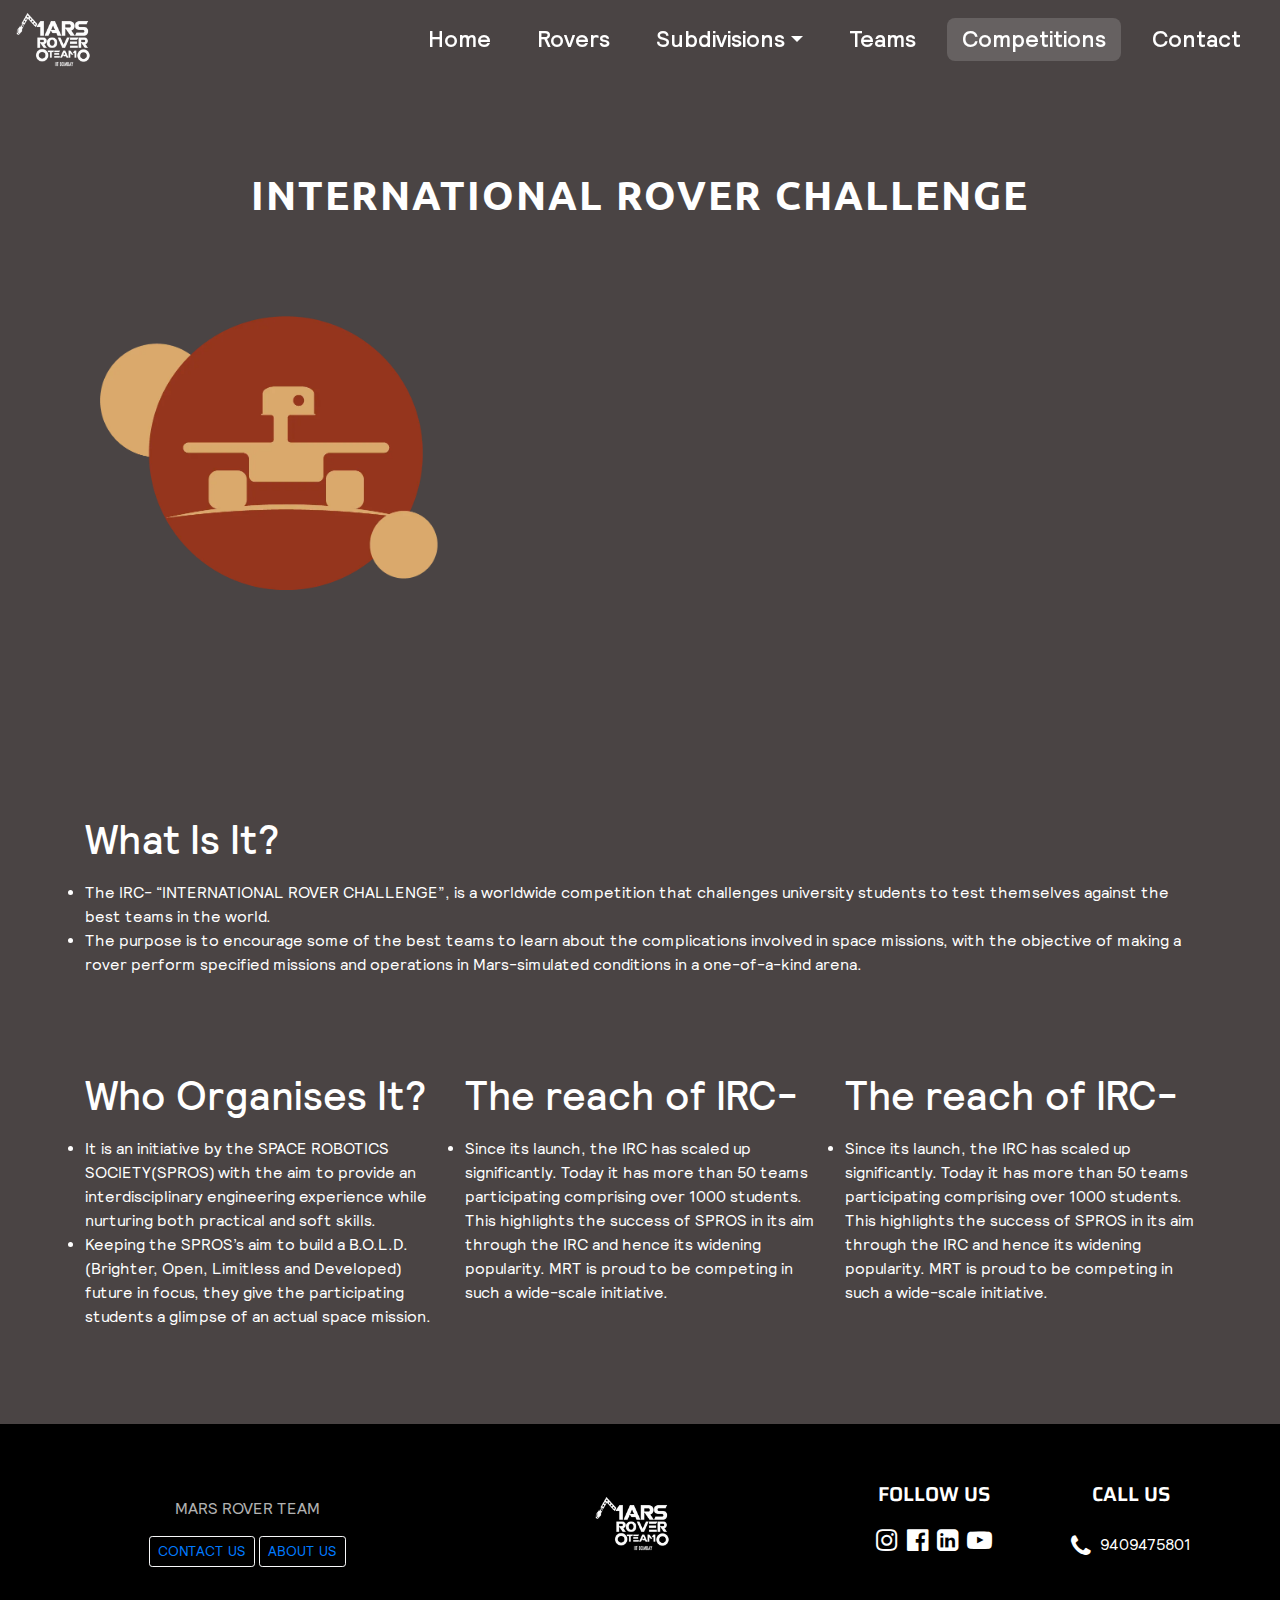
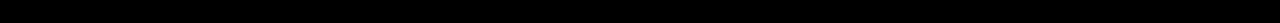
==== compIntrover.html @ 4c4d4ca3 "IRC update" ====
<!DOCTYPE html>
<html lang="en">

<head>
    <meta charset="UTF-8">
    <meta http-equiv="X-UA-Compatible" content="IE=edge">
    <meta name="viewport" content="width=device-width, initial-scale=1.0">
    <title>MRT-IITB</title>
    <link rel="icon" type="image/x-icon" href="./src/img/logo_mrt.png">
    <link rel="stylesheet" href="./src/css/other/font-awesome.min.css">
    <link rel="stylesheet" href="./src/css/other/bootstrap.min.css">
    <link rel="stylesheet" href="./src/css/other/aos.css">

    <link rel="preconnect" href="https://fonts.googleapis.com">
    <link rel="preconnect" href="https://fonts.gstatic.com" crossorigin>
    <link href="https://fonts.googleapis.com/css2?family=Anton&family=Montserrat:wght@100;300;400;800;900&family=Ubuntu:wght@300;400;700&display=swap" rel="stylesheet">
    <link rel="stylesheet" href="src/css/styles.css">
    <!-- <link rel="stylesheet" href="src/css/home.css"> -->
    <link rel="stylesheet" href="src/css/comp.css">
    <script src="./src/js/jquery.min.js"></script>
</head>

<body>

    <nav id="transparent-navbar" class="navbar navbar-expand-lg red-hat-font">
        <a class="navbar-brand" href="index.html">
            <img src="./src/img/logo_mrt.png" width="75px">
        </a>
        <button class="navbar-toggler" type="button" data-toggle="collapse" data-target="#navbarSupportedContent"
            aria-controls="navbarSupportedContent" aria-expanded="false" aria-label="Toggle navigation">
            <div class="hamburger-animated"><span></span><span></span><span></span></div>
        </button>

        <div class="collapse navbar-collapse" id="navbarSupportedContent">
            <ul class="navbar-nav mr-auto">
            </ul>
            <ul class="navbar-nav">
                <li class="nav-item">
                    <a class="nav-link" href="./index.html">Home</a>
                </li>
                <li class="nav-item">
                    <a class="nav-link" href="./rovers.html">Rovers</a>
                </li>
                <li class="nav-item dropdown">
                    <a class="nav-link dropdown-toggle" role="button" data-bs-toggle="dropdown" href="#">Subdivisions</a>
                    <ul class="dropdown-menu">
                        <li><a class="dropdown-item" href="./subdivisions/mech.html">Mechanical</a></li>
                        <li><a class="dropdown-item" href="./subdivisions/elec.html">Electronics & Software</a></li>
                        <li><a class="dropdown-item" href="./subdivisions/bio.html">Bioscience</a></li>
                        <li><a class="dropdown-item" href="./subdivisions/mdm.html">Design and Logistics</a></li>
                    </ul>
                </li>
                <li class="nav-item">
                    <a class="nav-link" href="team2023.html">Teams</a>
                </li>
                <li class="nav-item">
                    <a class="nav-link active" href="./comp.html">Competitions</a>
                </li>
                <li class="nav-item">
                    <a class="nav-link" href="./contact-us.html">Contact</a>
                </li>
            </ul>
        </div>
    </nav>
    <!-- <div class="empty-div"></div> -->
    
    <section class="hero">
        <h1>INTERNATIONAL
          ROVER CHALLENGE</h1>
    </section>


    <div class="container-fluid py-5">
        <div class="container">
          <div class="text-primary text-uppercase" style="letter-spacing: 5px; margin-bottom: 50px;">
          </div>
            <div class="col-lg-4 py-5 py-lg-0" style="min-height: 500px;">
              <div class="h-100 ">
                  <img class="display w-100 h-101" src="./src/images/compi/IRCLogo.png" style="object-fit: cover; justify-content: center; display: block;">
              </div>
          </div>
            <div class="row">
                <div class="col-lg-12 py-0 py-lg-5">
                    <h1 class="mb-3">What Is It?</h1>
                    <!-- <h5 class="mb-3">IRC is a Space Robotics Society engineering contest for space robots</h5> -->
                    
                      <li>
                        The IRC- “INTERNATIONAL ROVER CHALLENGE”, is a worldwide competition that challenges university students to test themselves against the best teams in the world.
                      </li>
                      <li>The purpose is to encourage some of the best teams to learn about the complications involved in space missions, with the objective of making a rover perform specified missions and operations in Mars-simulated conditions in a one-of-a-kind arena.</li>
                    
                      <!-- <a href="" class="btn btn-secondary font-weight-bold py-2 px-4 mt-2">Learn More</a> -->
                </div>
                
                
                <div class="col-lg-4 py-0 py-lg-5">
                    <h1 class="mb-3">Who Organises It?</h1>
                    <li>It is an initiative by the SPACE ROBOTICS SOCIETY(SPROS) with the aim to provide an interdisciplinary engineering experience while nurturing both practical and soft skills.</li>
                    <li>Keeping the SPROS’s aim to build a B.O.L.D. (Brighter, Open, Limitless and Developed) future in focus, they give the participating students a glimpse of an actual space mission.</li>
                    <!-- <h5 class="mb-3"><i class="fa fa-check text-primary mr-3"></i>Qualified for SDDR stage in IRC 2023 finals</h5> -->
                    <!-- <a href="" class="btn btn-primary font-weight-bold py-2 px-4 mt-2">Learn More</a> -->
                    <!-- <img src="src/images/rovers/irc_2022.jpg" alt="" class="irc-comp-img"> -->
                </div>
                <div class="col-lg-4 py-0 py-lg-5">
                  <h1 class="mb-3">The reach of IRC-</h1>
                  <li>Since its launch, the IRC has scaled up significantly. Today it has more than 50 teams participating comprising over 1000 students. This highlights the success of SPROS in its aim through the IRC and hence its widening popularity. MRT is proud to be competing in such a wide-scale initiative. </li>
              </div>
              <div class="col-lg-4 py-0 py-lg-5">
                <h1 class="mb-3">The reach of IRC-</h1>
                <li>Since its launch, the IRC has scaled up significantly. Today it has more than 50 teams participating comprising over 1000 students. This highlights the success of SPROS in its aim through the IRC and hence its widening popularity. MRT is proud to be competing in such a wide-scale initiative. </li>
            </div>
            </div>
        </div>
    </div>
    <div id="contact_home1" class="row no-margin">
        <div class="col-md-4 contact-div">
            <p class="p_ta">MARS ROVER TEAM</p>
            <button type="button" class="p_ta_b btn btn-sm btn-outline-light"> <a style="text-decoration: none;" href="./contact-us.html">CONTACT US</a></button>
            <button type="button" class="p_ta_b btn btn-sm btn-outline-light"> <a style="text-decoration: none;" href="./index.html">ABOUT US</a></button>
        </div>
        <div class="col-md-4 contact-div">
            <a class="navbar-brand" href="index.html">
                <img class="brand-img" src="./src/img/logo_mrt.png" width="75px">
            </a>
        </div>
        <div class="col-md-4 contact-div">
            <div class="row">
                <div class="col">
                    <h2>FOLLOW US</h2>
                    <div class="mrt-socials1">
                        <a href="https://www.instagram.com/iitb.marsroverteam/">
                            <i class="fa fa-instagram" aria-hidden="true"></i>
                        </a>
                        <a href="https://www.facebook.com/iitb.mrt/">
                            <i class="fa fa-facebook-official" aria-hidden="true"></i>
                        </a>
                        <a href="https://www.linkedin.com/company/mrtiitb">
                            <i class="fa fa-linkedin-square" aria-hidden="true"></i>
                        </a>
                        <a href="https://www.youtube.com/channel/UCcQsEZqhnt94Ep6VNRZDs9Q">
                            <i class="fa fa-youtube-play" aria-hidden="true"></i>
                        </a>
                    </div>
                </div>
                <div class="col">
                    <h2>CALL US</h2>
                    <div class="mrt-socials1">
                        <a href="">
                            <i class="fa fa-phone" aria-hidden="true"></i>
                        </a>
                        <a href="">
                            <p>9409475801</p>
                        </a>
                    </div>
                </div>
            </div>
        </div>
    </div>

    <div class="loader-wrapper">
        <span class="loader"><span class="loader-inner"></span></span>
    </div>
        <!-- footer -->
        

    
    <!-- scripts -->

    <!-- <script src="https://code.jquery.com/jquery-3.4.1.slim.min.js"></script> -->
    <script src="https://cdn.jsdelivr.net/npm/popper.js@1.16.0/dist/umd/popper.min.js"></script>
    <script src="https://stackpath.bootstrapcdn.com/bootstrap/4.4.1/js/bootstrap.min.js"></script>
    <script src="https://unpkg.com/aos@2.3.1/dist/aos.js"></script>
    <script src="https://cdn.jsdelivr.net/npm/@popperjs/core@2.11.6/dist/umd/popper.min.js" integrity="sha384-oBqDVmMz9ATKxIep9tiCxS/Z9fNfEXiDAYTujMAeBAsjFuCZSmKbSSUnQlmh/jp3" crossorigin="anonymous"></script>
        <script src="https://cdn.jsdelivr.net/npm/bootstrap@5.3.0-alpha1/dist/js/bootstrap.min.js" integrity="sha384-mQ93GR66B00ZXjt0YO5KlohRA5SY2XofN4zfuZxLkoj1gXtW8ANNCe9d5Y3eG5eD" crossorigin="anonymous"></script>
    <script src="./src/js/script.js"></script>
    <script>

        

        AOS.init({
            disable: false,
            offset: 80,
            duration: 1000,
        });

    </script>
    <!-- Global site tag (gtag.js) - Google Analytics -->
    <script async src="https://www.googletagmanager.com/gtag/js?id=UA-162930243-1"></script>
    <script>
        window.dataLayer = window.dataLayer || [];
        function gtag() { dataLayer.push(arguments); }
        gtag('js', new Date());

        gtag('config', 'UA-162930243-1');
    </script>
</body>

</html>
---- src/css/styles.css ----
/******************************************
            Importing Fonts 
*****************************************/
@import url("https://fonts.googleapis.com/css?family=Quicksand&display=swap");
@import url("https://fonts.googleapis.com/css?family=Lato&display=swap");
@import url('https://fonts.googleapis.com/css2?family=Montserrat:wght@600&display=swap');
@import url('https://fonts.googleapis.com/css2?family=Red+Hat+Text&display=swap');
@import url('https://fonts.googleapis.com/css2?family=Nunito&display=swap');
@import url('https://fonts.googleapis.com/css2?family=Saira&display=swap');

/******************************************
            Common Features 
*****************************************/
*,
*::before,
*::after {
  box-sizing: border-box;
  margin: 0;
  padding: 0;
  scroll-behavior: smooth;
}

html,
body {
  height: 100%;
  /* overflow-x: hidden; */
  scroll-behavior: smooth;
  font-family: Relative, sans-serif;
}
/* main{
  width: 100%;
  height: 100vh;
} */
#preloader-container {
  position: fixed;
  top: 0;
  left: 0;
  width: 100%;
  height: 100%;
  background-color: #000; /* Change to your desired background color */
  display: flex;
  align-items: center;
  justify-content: center;
  z-index: 9999; /* Make sure it appears on top of other elements */
}

#preloader-video {
  width: 100%;
  height: auto;
}


.load-container {
  position: fixed;
  top: 0;
  left: 0;
  width: 100%;
  height: 100%;
  display: flex;
  align-items: center;
  justify-content: center;
  z-index: 999;
  overflow: hidden;
  background-color: #fff; /* Optional background color for the loader */
}

.loading-screen {
  width: 100%;
  height: auto;
}


button {
  outline: none !important;
}

.red-hat-font {
  font-family: 'Red Hat Text', sans-serif;
}

.monserrat-font {
  font-family: 'Montserrat', sans-serif;
}

@font-face {
  font-family: 'Relative';
  src: url('../font/Relative-Bold.ttf') format('truetype');
  font-weight: 700;
  font-style: normal;
  font-display: swap;
}

@font-face {
  font-family: 'Relative';
  src: url('../font/Relative-Book.ttf') format('truetype');
  font-weight: 400;
  font-style: normal;
  font-display: swap;
}

@font-face {
  font-family: 'Relative';
  src: url('../font/Relative-Medium.ttf') format('truetype');
  font-weight: 500;
  font-style: normal;
  font-display: swap;
}

/**********************************************
        Navbar Hamburger Animation
**********************************************/
.hamburger-animated {
  width: 30px;
  height: 20px;
  position: relative;
  margin: 0px;
  -webkit-transform: rotate(0deg);
  -moz-transform: rotate(0deg);
  -o-transform: rotate(0deg);
  transform: rotate(0deg);
  -webkit-transition: 0.5s ease-in-out;
  -moz-transition: 0.5s ease-in-out;
  -o-transition: 0.5s ease-in-out;
  transition: 0.5s ease-in-out;
  cursor: pointer;
  border: none;
}

.hamburger-animated span {
  display: block;
  position: absolute;
  height: 3px;
  width: 100%;
  opacity: 1;
  left: 0;
  -webkit-transform: rotate(0deg);
  -moz-transform: rotate(0deg);
  -o-transform: rotate(0deg);
  transform: rotate(0deg);
  -webkit-transition: 0.25s ease-in-out;
  -moz-transition: 0.25s ease-in-out;
  -o-transition: 0.25s ease-in-out;
  transition: 0.25s ease-in-out;
  border: none;
}

.navbar-toggle,
.navbar-toggler:focus,
.navbar-toggler:active {
  outline: none !important;
  box-shadow: none;
  border: none !important;
}

.hamburger-animated span {
  background: #ffffff;
}

.hamburger-animated span:nth-child(1) {
  top: 0px;
}

.hamburger-animated span:nth-child(2) {
  top: 10px;
}

.hamburger-animated span:nth-child(3) {
  top: 20px;
}

.hamburger-animated.open span:nth-child(1) {
  top: 11px;
  -webkit-transform: rotate(135deg);
  -moz-transform: rotate(135deg);
  -o-transform: rotate(135deg);
  transform: rotate(135deg);
}

.hamburger-animated.open span:nth-child(2) {
  top: -200px !important;
}

.hamburger-animated.open span:nth-child(3) {
  top: 11px;
  -webkit-transform: rotate(-135deg);
  -moz-transform: rotate(-135deg);
  -o-transform: rotate(-135deg);
  transform: rotate(-135deg);
}

/**********************************************
                Navbar
    **********************************************/
.navbar-brand,
.nav-link {
  color: white !important;
  transition: 0.3s ease;
  font-size: 23px;
  font-style: normal;
  font-family: Relative, sans-serif;
  font-weight: 500;
  line-height: normal;
  /* font-stretch: normal; */
}

.navbar-brand {
  font-size: 22px;
}

#transparent-navbar {
  position: fixed !important;
  /* transition: top 0.5s; */
  transition-timing-function: ease;
  transition: 0.4s;
}

/* .navbar { */
/*     /1* background: linear-gradient(to bottom, black 0%, rgba(0,0,0,0) 100%); *1/ */
/*     background: -moz-linear-gradient(top, rgba(0,0,0,1) 0%, rgba(0,0,0,0.8) 65%, rgba(0,0,0,0.2) 92%, rgba(0,0,0,0) 100%); /1* FF3.6-15 *1/ */
/*     background: -webkit-linear-gradient(top, rgba(0,0,0,1) 0%,rgba(0,0,0,0.8) 65%,rgba(0,0,0,0.2) 92%,rgba(0,0,0,0) 100%); /1* Chrome10-25,Safari5.1-6 *1/ */
/*     background: linear-gradient(to bottom, rgba(0,0,0,1) 0%,rgba(0,0,0,0.8) 65%,rgba(0,0,0,0.2) 92%,rgba(0,0,0,0) 100%); /1* W3C, IE10+, FF16+, Chrome26+, Opera12+, Safari7+ *1/ */
/*     filter: progid:DXImageTransform.Microsoft.gradient( startColorstr='#000000', endColorstr='#00000000',GradientType=0 ); /1* IE6-9 *1/ */
/* } */

.navbar {
  width: 100%;
  z-index: 100;
}

.nav-link {
  padding-left: 15px !important;
  padding-right: 15px !important;
  letter-spacing: normal;
  margin: 0px 8px !important;
  border-radius: 8px;
}

.nav-link:hover,
.nav-link:active {
  background-color: rgba(217, 217, 217, 0.2);
}

.active {
  background-color: rgba(217, 217, 217, 0.2);
}

/* .nav-link:hover,
  .nav-link:active {
    padding-right: 30px !important;
    padding-left: 30px !important;
    transition: 0.4s ease;
    box-shadow: 0px 1.4px 0px 0px #ffffff;
  } */
.nav-scrolled {
  transition: 0.7s ease;
  /* box-shadow: 0 7px 12px 0 rgba(0, 0, 0, 0.3), 0 6px 20px 0 rgba(0, 0, 0, 0.32) !important; */
}
/* .dropdown-menu{
  background: transparent;
  color: white;
} */

@media (max-width: 900px) {
  .nav-link {
    font-size: 20px;
  }
  .navbar{
    padding: 0 !important;
  }
  .navbar-collapse{
    background-color: rgba(0,0,0,0.5);
  }
}

.empty-div {
  height: 65px;
  background-color: #000;
}

.bg-image {
  width: 100%;
}

.mrt-socials {
  color: #ffffff;
  display: flex;
  justify-content: space-between;
  width: 35%;
}

.mrt-socials a {
  text-decoration: none;
  color: #ffffff;
  font-size: 45px;
}

.mrt-socials2 {
  color: #000;
  display: flex;
  justify-content: space-between;
  width: 100%;
}

.mrt-socials2 a {
  text-decoration: none;
  color: #000;
  font-size: 45px;
}

.mrt-contact {
  margin-top: auto;
  width: 100%;
  display: flex;
  flex-direction: column;
  justify-content: center;
  align-items: center;
}

.mrt-contact h2 {
  /* font-family: 'Saira'; */
  font-style: normal;
  font-weight: 600;
  font-size: 25px;
  line-height: 39px;
  text-align: center;
  color: white;
}

.mrt-contact2 {
  margin-top: auto;
  width: 100%;
  display: flex;
  flex-direction: column;
  justify-content: center;
  align-items: center;
}

.mrt-contact2 h2 {
  /* font-family: 'Saira'; */
  font-style: normal;
  font-weight: 600;
  font-size: 25px;
  line-height: 39px;
  text-align: center;
  color: #000;
}

.col-no-padding {
  padding: 0 !important;
}

.homeButton {
  padding: 10px 20px 10px 20px;
  border: none;
  background: rgba(217, 217, 217, 0.2);
  backdrop-filter: blur(5px);
  /* Note: backdrop-filter has minimal browser support */

  border-radius: 12px;
  color: white;
  font-family: Relative, sans-serif;
  font-style: normal;
  font-weight: 600;
  font-size: 20px;
  line-height: 31px;
  text-align: center;
}

.homeButton:hover {
  color: black;
  background: white;
}

.centered-element {
  width: 100%;
  display: flex;
  justify-content: center;
}

@media screen and (max-width: 992px) {
  .mrt-socials {
    width: 75% !important;
  }

  .mrt-socials a {
    font-size: 25px;
  }

  .homeButton {
    font-weight: 400;
    font-size: 15px;
    line-height: 21px;
  }
}

/* footer */

.rights-foot{
  background-color: black;
  color: gray;
  text-align: center;
  font-size: small;
  padding-bottom: 10px;
}

.mrt-socials1 {
  color: #ffffff;
  display: flex;
  justify-content: center;
  width: 70%;
  margin: auto;
}

.mrt-socials1 a {
  text-decoration: none;
  color: #ffffff;
  font-size: 25px;
  margin: auto 4%;
}

.mrt-socials1 p{
  font-size: 1rem;
  margin-top: 10px;
}

.no-margin{
  margin-left: 0px !important;
  margin-right: 0px !important;
}

#contact_home1 .team_name{
  font-size: 20px;
  margin-bottom: 0;
}

#contact_home1 .p_ta{
  margin-top: 1rem;
  opacity: 70%;
}

#contact_home1 {
  /* background: url("../img/space.jpg") no-repeat center;
  background-size: cover; */
  background-color: black;
  display: flex;
  justify-content: center;
  align-items: center;
  padding: 4%;
  color: white;
}

#contact_home1 h2 {
  font-family: 'Saira';
  font-style: normal;
  font-weight: 600;
  font-size: 20px;
  line-height: 39px;
  text-align: center;
  color: white;
}

.contact-div{
  text-align: center;
}
---- src/css/home.css ----
@import url('https://fonts.googleapis.com/css2?family=Nunito&display=swap');
@import url('https://fonts.googleapis.com/css2?family=Saira&display=swap');

/* font-family: Relative, sans-serif; */
@font-face {
    font-family: 'Relative';
    src: url('../font/Relative-Bold.ttf') format('truetype');
    font-weight: 700;
    font-style: normal;
    font-display: swap;
  }
  
  @font-face {
    font-family: 'Relative';
    src: url('../font/Relative-Book.ttf') format('truetype');
    font-weight: 400;
    font-style: normal;
    font-display: swap;
  }
  
  @font-face {
    font-family: 'Relative';
    src: url('../font/Relative-Medium.ttf') format('truetype');
    font-weight: 500;
    font-style: normal;
    font-display: swap;
  }

#home {
    background: url("../img/mars_image.png") no-repeat center;
    background-size: cover;
    /* padding: 350px 0px 350px 0px; */
    height: 100vh;
}

#aboutUs {
    background: url("../img/home_bg.jpg") no-repeat center;
    background-size: cover;
    padding: 50px 0px 50px 0px;
    height: 110vh;
    padding-top: 25vh;
}

#elec_soft {
    background: url("../img/elec_soft_home.jpg") no-repeat center;
    background-size: cover;
    padding-bottom: 50px;
}

#mechanical {
    background: url("../img/mech_home.jpg") no-repeat center;
    background-size: cover;
    padding-bottom: 50px;
}

#bioscience {
    background: url("../img/bio_home.png") no-repeat center;
    background-size: cover;
    padding-bottom: 50px;
}

#mdm {
    background: url("../img/mdm_home.jpg") no-repeat center;
    background-size: cover;
    padding-bottom: 50px;
}

#contact_home {
    background: url("../img/space.jpg") no-repeat center;
    background-size: cover;
    display: flex;
    flex-direction: column;
    justify-content: center;
    align-items: center;
}

#contact_home h2 {
    font-family: Relative, sans-serif;
    font-style: normal;
    font-weight: 600;
    font-size: 25px;
    line-height: 39px;
    text-align: center;
    color: white;
}

.bg-image {
    width: 100%;
}

.div-centered-text {
    display: flex;
    flex-direction: column;
    justify-content: center;
    align-items: center;
}

.home-intro-text {
    color: white;
    font-family: Relative, sans-serif;
    font-style: normal;
    font-weight: 400;
    font-size: 35px;
    line-height: 48px;
    display: flex;
    flex-direction: column;
    text-align: center;
    width: 65%;
    transform: translateY(150px);
    transition: all 2s ease;
    opacity: 0;
}
.animate.current {
    transform: translateY(0px);
    opacity: 1;
}
.animate{
    transform: translateY(150px);
    transition: all 2s ease;
    opacity: 0;
}

.home-intro-text h2 {
    font-weight: 800;
    font-size: 45px;
    line-height: 61px;
    text-align: center;
}

.aboutUs-text {
    color: #fff;
    font-family: Relative, sans-serif;
    font-style: normal;
    font-weight: 400;
    font-size: 20px;
    /* line-height: 48px; */
    width: 45%;
    /* padding: 63px 0px 0px 99px; */
    margin-left: auto;
    margin-top: 23vh;
    margin-right: 5%;
}

.read-more{
    margin-top: 5%;
    color: gray;
}

.read-more a{
    text-decoration: none;
    color: rgb(172, 172, 172);
}

.read-more a:hover{
    color: rgb(255, 255, 255);
}

.aboutUs-text h2 {
    font-weight: 600;
    font-size: 45px;
    line-height: 61px;
}

.sub-home-text {
    color: white;
    font-family: Relative, sans-serif;
    font-style: normal;
    font-weight: 300;
    font-size: 25px;
    line-height: 34px;
    width: 75%;
    padding: 73px 0px 0px 99px;
    margin-bottom: 30px;
}

.sub-home-text h2 {
    font-weight: 500;
    font-size: 45px;
    line-height: 61px;
}
.subdivisions ul{
    list-style-type: none;
}

@media screen and (max-width: 992px) {
    #home{
        padding: 150px 0px 150px 0px;
    }

    .home-intro-text {

        font-weight: 400;
        font-size: 25px;
        line-height: 28px;
        width: 85%;
    }
    
    .home-intro-text h2 {
        font-weight: 600;
        font-size: 35px;
        line-height: 31px;
    }

    .aboutUs-text {
        width: 80% !important;
        font-weight: 400;
        font-size: 15px;
        line-height: 18px;
        padding: 43px 0px 0px 49px;
    }

    .aboutUs-text h2 {
        font-weight: 600;
        font-size: 25px;
        line-height: 21px;
    }
    
    .sub-home-text {
        font-weight: 300;
        font-size: 15px;
        line-height: 18px;
        width: 95%;
        padding: 43px 0px 0px 49px;
    }
    
    .sub-home-text h2 {
        font-weight: 500;
        font-size: 25px;
        line-height: 21px;
    }
}

.subdivisions {
    display: grid;
    grid-gap: 1rem;
    padding: 1rem;
    max-width: 100%;
    margin: 0 auto;
    
}

@media (min-width: 600px) {
    .subdivisions {
        grid-template-columns: repeat(2, 1fr);
    }
}

@media (min-width: 1100px) {
    .subdivisions {
        grid-template-columns: repeat(4, 1fr);
    }
}

.sub{
    background: linear-gradient(180deg, #666666, #57392f, #421605);
    /* height: 100vh; */
    display: flex;
    flex-direction: column;
    align-items: center;
    color: white;
    padding: 50px 0px 50px 0px;
}

.vcard {
    position: relative;
    border-radius: 3px;
    display: flex;
    align-items: flex-end;
    overflow: hidden;
    padding: 1rem;
    width: 100%;
    text-align: center;
    color: whitesmoke;
    background-color: whitesmoke;
    background-repeat: no-repeat;
    background-size: cover;
    box-shadow: 0 1px 1px rgba(0, 0, 0, 0.1), 0 2px 2px rgba(0, 0, 0, 0.1), 0 4px 4px rgba(0, 0, 0, 0.1), 0 8px 8px rgba(0, 0, 0, 0.1), 0 16px 16px rgba(0, 0, 0, 0.1);
}

.v1{
    background-image: url("../images/subsystems_landing/elec_subsystem.jpg");
}

.v2{
    background-image: url("../images/subsystems_landing/mech_subsystem.jpg");
}

.v3{
    background-image: url("../images/subsystems_landing/bio_subsystem.jpg");
}

.v4{
    background-image: url("../images/subsystems_landing/mdm_subsystem.png");
}

@media (min-width: 800px) {
    .vcard {
        height: 90%;
    }

    .subdivisions{
        /* height: 85vh; */
    }

    .sub{
        background: linear-gradient(180deg, #666666, #57392f, #421605);
        /* height: 100vh; */
    }
}

@media (min-width: 600px) {
    .vcard {
        height: 100%;
    }
}
.vcard:before {
    content: '';
    position: absolute;
    top: 0;
    left: 0;
    width: 100%;
    height: 110%;
    background-size: cover;
    background-position: 0 0;
    transition: transform calc(700ms * 1.5) cubic-bezier(0.19, 1, 0.22, 1);
    pointer-events: none;
}

.vcard:after {
    content: '';
    display: block;
    position: absolute;
    top: 0;
    left: 0;
    width: 100%;
    height: 200%;
    pointer-events: none;
    background-image: linear-gradient(to bottom, rgba(0, 0, 0, 0) 0%, rgba(0, 0, 0, 0.009) 11.7%, rgba(0, 0, 0, 0.034) 22.1%, rgba(0, 0, 0, 0.072) 31.2%, rgba(0, 0, 0, 0.123) 39.4%, rgba(0, 0, 0, 0.182) 46.6%, rgba(0, 0, 0, 0.249) 53.1%, rgba(0, 0, 0, 0.32) 58.9%, rgba(0, 0, 0, 0.394) 64.3%, rgba(0, 0, 0, 0.468) 69.3%, rgba(0, 0, 0, 0.54) 74.1%, rgba(0, 0, 0, 0.607) 78.8%, rgba(0, 0, 0, 0.668) 83.6%, rgba(0, 0, 0, 0.721) 88.7%, rgba(0, 0, 0, 0.762) 94.1%, rgba(0, 0, 0, 0.79) 100%);
    transform: translateY(-50%);
    transition: transform calc(700ms * 2) cubic-bezier(0.19, 1, 0.22, 1);
}

.v-content {
    position: relative;
    display: flex;
    flex-direction: column;
    align-items: center;
    width: 100%;
    padding: 1rem;
    transition: transform 700ms cubic-bezier(0.19, 1, 0.22, 1);
    z-index: 1;
}

.v-content>*+* {
    margin-top: 1rem;
}

.v-title {
    font-size: 1.3rem;
    font-weight: bold;
    line-height: 1.2;
}

.v-copy {
    font-style: italic;
    line-height: 1.35;
}

.btn-vcard {
    cursor: pointer;
    margin-top: 1.5rem;
    padding: 0.75rem 1.5rem;
    font-size: 0.65rem;
    font-weight: bold;
    letter-spacing: 0.025rem;
    text-transform: uppercase;
    color: white;
    background-color: black;
    border: none;
}

.btn-vcard a{
    text-decoration: none;
}

.btn-vcard:hover {
    background-color: #0d0d0d;
}

.btn-vcard:focus {
    outline: 1px dashed yellow;
    outline-offset: 3px;
}

@media (hover: hover) and (min-width: 600px) {
    .vcard:after {
        transform: translateY(0);
    }

    .v-content {
        transform: translateY(calc(100% - 4.5rem));
    }

    .v-content>*:not(.v-title) {
        opacity: 0;
        transform: translateY(1rem);
        transition: transform 700ms cubic-bezier(0.19, 1, 0.22, 1), opacity 700ms cubic-bezier(0.19, 1, 0.22, 1);
    }

    .vcard:hover,
    .vcard:focus-within {
        align-items: center;
    }

    .vcard:hover:before,
    .vcard:focus-within:before {
        transform: translateY(-4%);
    }

    .vcard:hover:after,
    .vcard:focus-within:after {
        transform: translateY(-50%);
    }

    .vcard:hover .v-content,
    .vcard:focus-within .v-content {
        transform: translateY(0);
    }

    .vcard:hover .v-content>*:not(.v-title),
    .vcard:focus-within .v-content>*:not(.v-title) {
        opacity: 1;
        transform: translateY(0);
        transition-delay: calc(700ms / 8);
    }

    .vcard:focus-within:before,
    .vcard:focus-within:after,
    .vcard:focus-within .v-content,
    .vcard:focus-within .v-content>*:not(.v-title) {
        transition-duration: 0s;
    }
}

.comp{
    /* height: 100vh; */
    background: linear-gradient(180deg, #666666, #a46955, #a23b12);
    color: white;
    text-align: center;
    padding: 5% 0;
}
.comp h1{
    font-family: cursive;
}
.comp img{
    border-radius: 5px;
    margin: 5% 0;
}
.comp img:hover{
    /* transform: scale(1.2); */
}

/* sponsor */

#sponsor{
    text-align: center;
    background-color: white;
    padding: 50px 0px 50px 0px;
}

.spon-head{
    color: black;
    margin-bottom: 1rem;
    font-weight: 800;
}

.spon-img{
    display: inline-block;
    margin: 40px;
}

.iit-img{
    display: block;
    margin: 40px auto;
}

@media (max-width: 792px) {
    .servo-img{
        margin-top: 80px;
    }
}
---- src/css/comp.css ----
body{
  background: #4a4444;
}
.hero{
    margin: 0;
    padding: 170px 0 0;
    height: 10vh;
    background-color: #4a4444;
    background-position: center;
    text-align: center;
}
.hero h1{
    color: white;
    font-family: 'Ubuntu', sans-serif;
    letter-spacing: 2px;
    font-weight: bold;
    /* font-size: 4rem; */
    text-transform: capitalize;
}

.container-fluid{
    background: #4a4444;
    color: white;
    width: 100%;
  padding-right: 15px;
  padding-left: 15px;
  margin-right: auto;
  margin-left: auto;
}
.py-5{
    padding-top: 3rem !important;
    padding-bottom: 3rem !important;
}

.section-title-1{
  position: relative;
  padding: 115px 0 35px 0;
  text-align: center;
}

.section-title {
    position: relative;
    padding: 115px 0 35px 0;
    text-align: center;
}
  
  .section-title::after {
    position: absolute;
    content: "";
    width: 2px;
    height: 100px;
    top: 0;
    left: 50%;
    margin-left: 1px;
    background: #DA9F5B;
}

  .text-primary {
    color: #DA9F5B !important;
}
  
  a.text-primary:hover, a.text-primary:focus {
    color: #be792b !important;
}

  .text-uppercase {
    text-transform: uppercase !important;
}

.display-4 {
    font-size: 3.5rem;
    font-weight: 300;
    line-height: 1.2;
}
  
@media (max-width: 1200px) {
    .display-4 {
      font-size: calc(1.475rem + 2.7vw) ;
    }
}

.row {
    display: flex;
    flex-wrap: wrap;
    /* margin-right: -15px;
    margin-left: -15px; */
}

.irc-comp-img{
  width: 80%;
  margin: 10px 10%;
}
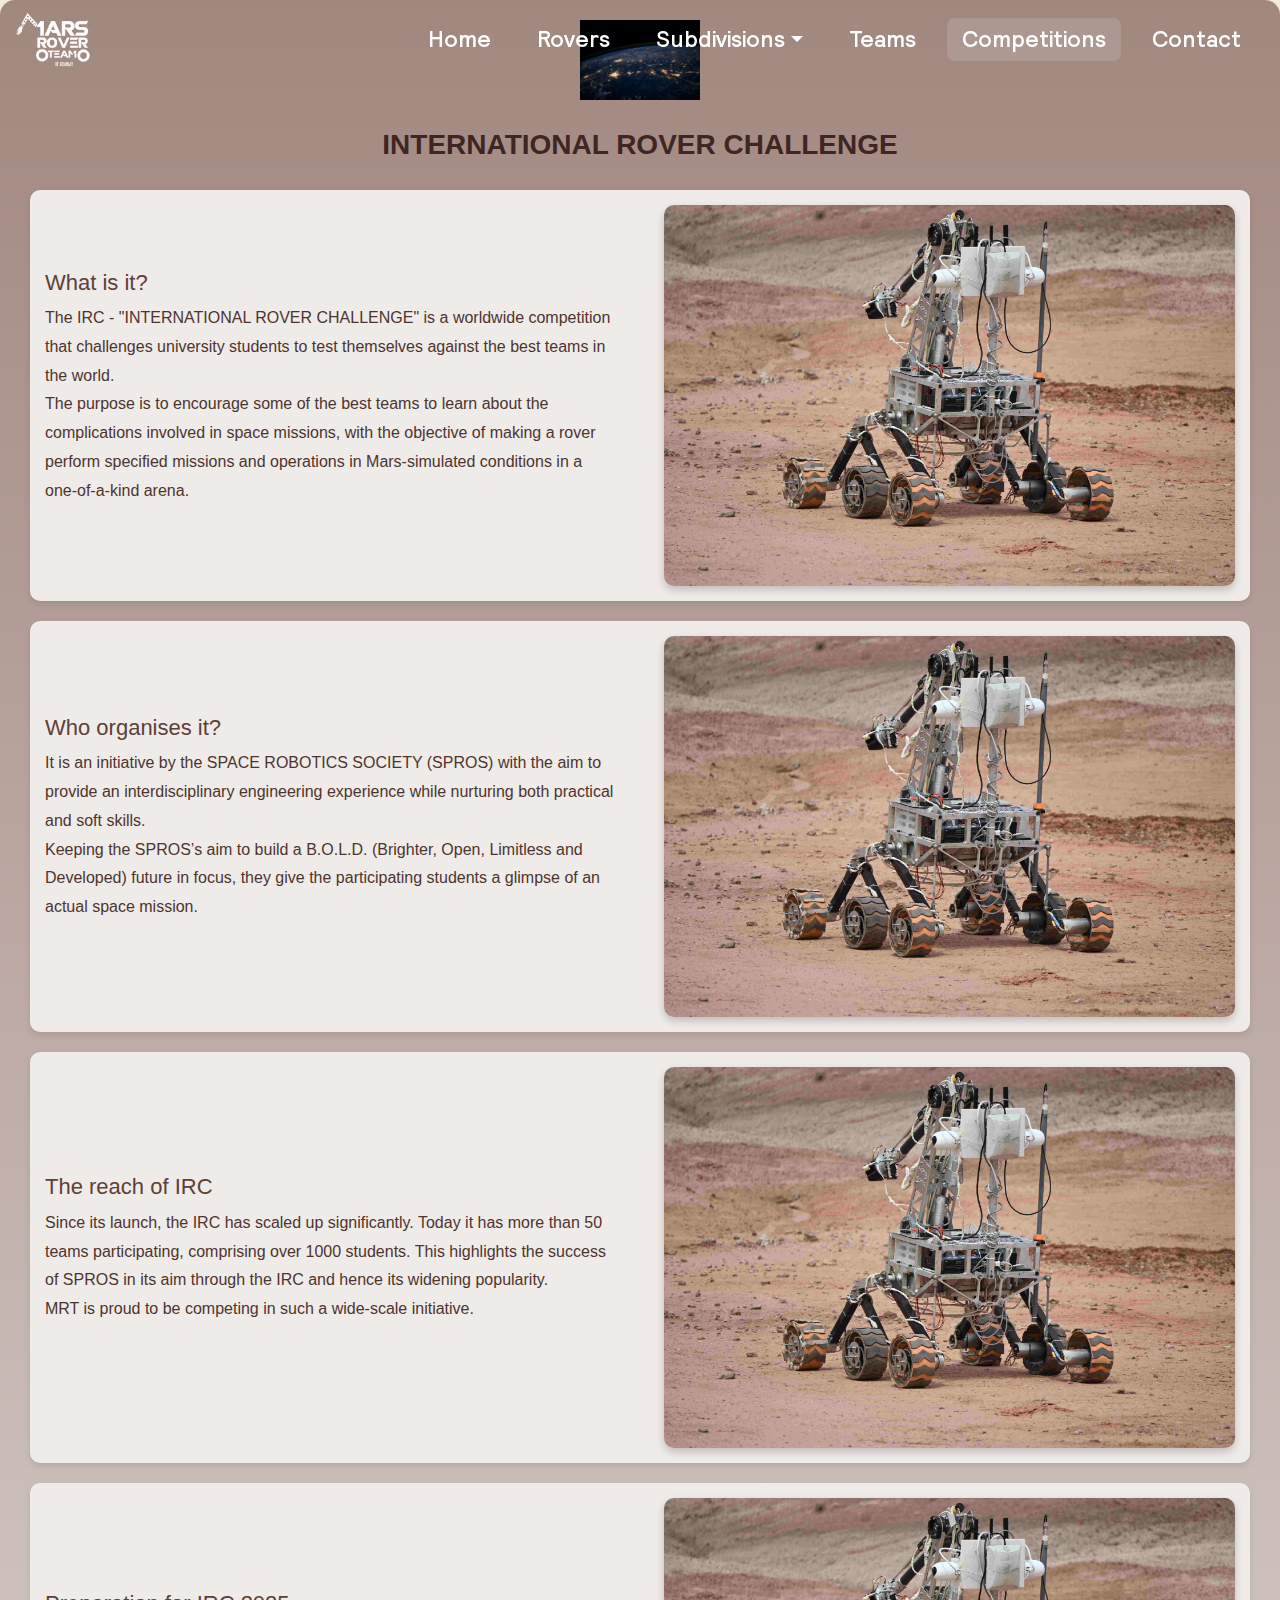
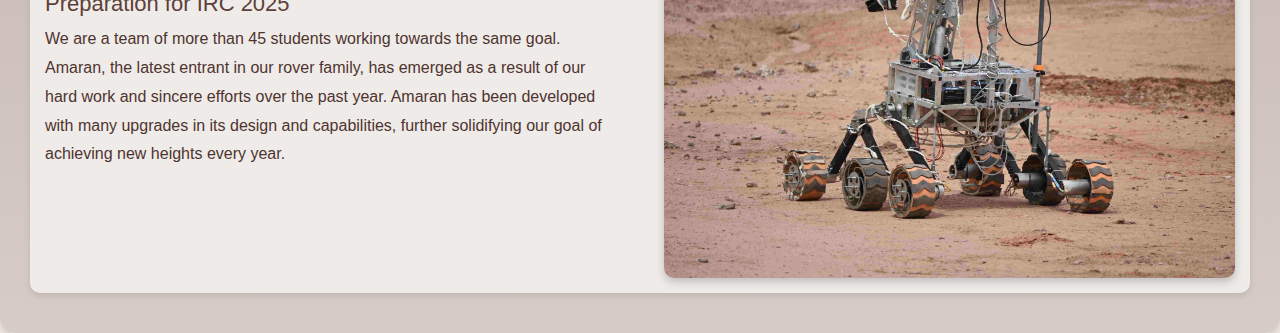
==== commit 2e2e508c: "IRC page updates" ====
--- a/compIntrover.html
+++ b/compIntrover.html
@@ -10,18 +10,108 @@
     <link rel="stylesheet" href="./src/css/other/font-awesome.min.css">
     <link rel="stylesheet" href="./src/css/other/bootstrap.min.css">
     <link rel="stylesheet" href="./src/css/other/aos.css">
-
+    <link rel="stylesheet" href="src/css/home.css">
+    <link href="https://maxcdn.bootstrapcdn.com/font-awesome/4.7.0/css/font-awesome.min.css" rel="stylesheet" integrity="sha384-wvfXpqpZZVQGK6TAh5PVlGOfQNHSoD2xbE+QkPxCAFlNEevoEH3Sl0sibVcOQVnN" crossorigin="anonymous">
+    <link rel="stylesheet" href="https://stackpath.bootstrapcdn.com/bootstrap/4.5.2/css/bootstrap.min.css">
+    <script src="https://code.jquery.com/jquery-3.5.1.slim.min.js"></script>
+    <script src="https://cdn.jsdelivr.net/npm/@popperjs/core@2.9.2/dist/umd/popper.min.js"></script>
+    <script src="https://stackpath.bootstrapcdn.com/bootstrap/4.5.2/js/bootstrap.min.js"></script>
+    <script src="./src/js/jquery.min.js"></script>
+    <script src="./src/js/jquery-3.6.3.min.js"></script>
     <link rel="preconnect" href="https://fonts.googleapis.com">
     <link rel="preconnect" href="https://fonts.gstatic.com" crossorigin>
     <link href="https://fonts.googleapis.com/css2?family=Anton&family=Montserrat:wght@100;300;400;800;900&family=Ubuntu:wght@300;400;700&display=swap" rel="stylesheet">
     <link rel="stylesheet" href="src/css/styles.css">
-    <!-- <link rel="stylesheet" href="src/css/home.css"> -->
     <link rel="stylesheet" href="src/css/comp.css">
-    <script src="./src/js/jquery.min.js"></script>
+    <style>
+        body {
+            font-family: 'Arial', sans-serif !important;
+            margin: 0 !important;
+            padding: 0 !important;
+            background-color: #f4ece3 !important;
+            color: #4e342e !important;
+            line-height: 1.8 !important;
+        }
+
+        .container {
+            max-width: 100% !important;
+            padding: 20px !important;
+            margin: 0 auto !important;
+            text-align: center !important;
+            background: linear-gradient(to bottom, #a1887f, #d7ccc8) !important;
+            border-radius: 15px !important;
+            box-shadow: 0 4px 10px rgba(0, 0, 0, 0.15) !important;
+            overflow: hidden !important;
+        }
+
+        .logo img {
+            width: 120px !important;
+            margin-bottom: 20px !important;
+        }
+
+        .header {
+            font-size: 28px !important;
+            font-weight: bold !important;
+            margin-bottom: 20px !important;
+            color: #3e2723 !important;
+        }
+
+        .sections  {
+            display: flex !important;
+            flex-wrap: wrap !important;
+            justify-content: space-between !important;
+            align-items: center !important;
+            margin: 20px 10px !important;
+            padding: 15px !important;
+            background-color: #efebe9 !important;
+            border-radius: 10px !important;
+            box-shadow: 0 3px 6px rgba(0, 0, 0, 0.1) !important;
+        }
+
+        .sections img {
+            max-width: 48% !important;
+            height: auto !important;
+            border-radius: 10px !important;
+            box-shadow: 0 4px 8px rgba(0, 0, 0, 0.2) !important;
+        }
+
+        .section-content {
+            max-width: 48% !important;
+            text-align: left !important;
+        }
+
+        .sections h2 {
+            font-size: 22px !important;
+            color: #5d4037 !important;
+        }
+
+        ul {
+            list-style: none !important;
+            padding: 0 !important;
+        }
+
+        .section li {
+            margin: 10px 0 !important;
+            padding: 10px !important;
+            background-color: #d7ccc8 !important;
+            border-radius: 8px !important;
+            box-shadow: 0 2px 5px rgba(0, 0, 0, 0.1) !important;
+        }
+
+        @media (max-width: 768px) {
+            .sections {
+                flex-direction: column !important;
+            }
+
+            .sections img,
+            .section-content {
+                max-width: 100% !important;
+            }
+        }
+    </style>
 </head>
 
 <body>
-
     <nav id="transparent-navbar" class="navbar navbar-expand-lg red-hat-font">
         <a class="navbar-brand" href="index.html">
             <img src="./src/img/logo_mrt.png" width="75px">
@@ -32,8 +122,7 @@
         </button>
 
         <div class="collapse navbar-collapse" id="navbarSupportedContent">
-            <ul class="navbar-nav mr-auto">
-            </ul>
+            <ul class="navbar-nav mr-auto"></ul>
             <ul class="navbar-nav">
                 <li class="nav-item">
                     <a class="nav-link" href="./index.html">Home</a>
@@ -62,136 +151,64 @@
             </ul>
         </div>
     </nav>
-    <!-- <div class="empty-div"></div> -->
-    
-    <section class="hero">
-        <h1>INTERNATIONAL
-          ROVER CHALLENGE</h1>
-    </section>
-
-
-    <div class="container-fluid py-5">
-        <div class="container">
-          <div class="text-primary text-uppercase" style="letter-spacing: 5px; margin-bottom: 50px;">
-          </div>
-            <div class="col-lg-4 py-5 py-lg-0" style="min-height: 500px;">
-              <div class="h-100 ">
-                  <img class="display w-100 h-101" src="./src/images/compi/IRCLogo.png" style="object-fit: cover; justify-content: center; display: block;">
-              </div>
-          </div>
-            <div class="row">
-                <div class="col-lg-12 py-0 py-lg-5">
-                    <h1 class="mb-3">What Is It?</h1>
-                    <!-- <h5 class="mb-3">IRC is a Space Robotics Society engineering contest for space robots</h5> -->
-                    
-                      <li>
-                        The IRC- “INTERNATIONAL ROVER CHALLENGE”, is a worldwide competition that challenges university students to test themselves against the best teams in the world.
-                      </li>
-                      <li>The purpose is to encourage some of the best teams to learn about the complications involved in space missions, with the objective of making a rover perform specified missions and operations in Mars-simulated conditions in a one-of-a-kind arena.</li>
-                    
-                      <!-- <a href="" class="btn btn-secondary font-weight-bold py-2 px-4 mt-2">Learn More</a> -->
-                </div>
-                
-                
-                <div class="col-lg-4 py-0 py-lg-5">
-                    <h1 class="mb-3">Who Organises It?</h1>
-                    <li>It is an initiative by the SPACE ROBOTICS SOCIETY(SPROS) with the aim to provide an interdisciplinary engineering experience while nurturing both practical and soft skills.</li>
+
+    <div class="container">
+        <div class="logo">
+            <img src="./src/img/bg1.jpg" alt="Logo">
+        </div>
+        <div class="header">INTERNATIONAL ROVER CHALLENGE</div>
+
+        <div class="sections">
+            <div class="section-content">
+                <h2>What is it?</h2>
+                <ul>
+                    <li>The IRC - "INTERNATIONAL ROVER CHALLENGE" is a worldwide competition that challenges university students to test themselves against the best teams in the world.</li>
+                    <li>The purpose is to encourage some of the best teams to learn about the complications involved in space missions, with the objective of making a rover perform specified missions and operations in Mars-simulated conditions in a one-of-a-kind arena.</li>
+                </ul>
+            </div>
+            <img src="background1-fotor-2024030355421.jpeg" alt="What is it">
+        </div>
+
+        <div class="sections">
+            <div class="section-content">
+                <h2>Who organises it?</h2>
+                <ul>
+                    <li>It is an initiative by the SPACE ROBOTICS SOCIETY (SPROS) with the aim to provide an interdisciplinary engineering experience while nurturing both practical and soft skills.</li>
                     <li>Keeping the SPROS’s aim to build a B.O.L.D. (Brighter, Open, Limitless and Developed) future in focus, they give the participating students a glimpse of an actual space mission.</li>
-                    <!-- <h5 class="mb-3"><i class="fa fa-check text-primary mr-3"></i>Qualified for SDDR stage in IRC 2023 finals</h5> -->
-                    <!-- <a href="" class="btn btn-primary font-weight-bold py-2 px-4 mt-2">Learn More</a> -->
-                    <!-- <img src="src/images/rovers/irc_2022.jpg" alt="" class="irc-comp-img"> -->
-                </div>
-                <div class="col-lg-4 py-0 py-lg-5">
-                  <h1 class="mb-3">The reach of IRC-</h1>
-                  <li>Since its launch, the IRC has scaled up significantly. Today it has more than 50 teams participating comprising over 1000 students. This highlights the success of SPROS in its aim through the IRC and hence its widening popularity. MRT is proud to be competing in such a wide-scale initiative. </li>
-              </div>
-              <div class="col-lg-4 py-0 py-lg-5">
-                <h1 class="mb-3">The reach of IRC-</h1>
-                <li>Since its launch, the IRC has scaled up significantly. Today it has more than 50 teams participating comprising over 1000 students. This highlights the success of SPROS in its aim through the IRC and hence its widening popularity. MRT is proud to be competing in such a wide-scale initiative. </li>
-            </div>
-            </div>
+                </ul>
+            </div>
+            <img src="background1-fotor-2024030355421.jpeg" alt="Who organises it">
+        </div>
+
+        <div class="sections">
+            <div class="section-content">
+                <h2>The reach of IRC</h2>
+                <ul>
+                    <li>Since its launch, the IRC has scaled up significantly. Today it has more than 50 teams participating, comprising over 1000 students. This highlights the success of SPROS in its aim through the IRC and hence its widening popularity.</li>
+                    <li>MRT is proud to be competing in such a wide-scale initiative.</li>
+                </ul>
+            </div>
+            <img src="background1-fotor-2024030355421.jpeg" alt="The reach of IRC">
+        </div>
+
+        <div class="sections">
+            <div class="section-content">
+                <h2>Preparation for IRC 2025</h2>
+                <ul>
+                    <li>We are a team of more than 45 students working towards the same goal. Amaran, the latest entrant in our rover family, has emerged as a result of our hard work and sincere efforts over the past year. Amaran has been developed with many upgrades in its design and capabilities, further solidifying our goal of achieving new heights every year.</li>
+                </ul>
+            </div>
+            <img src="background1-fotor-2024030355421.jpeg" alt="Preparation for IRC 2025">
         </div>
     </div>
-    <div id="contact_home1" class="row no-margin">
-        <div class="col-md-4 contact-div">
-            <p class="p_ta">MARS ROVER TEAM</p>
-            <button type="button" class="p_ta_b btn btn-sm btn-outline-light"> <a style="text-decoration: none;" href="./contact-us.html">CONTACT US</a></button>
-            <button type="button" class="p_ta_b btn btn-sm btn-outline-light"> <a style="text-decoration: none;" href="./index.html">ABOUT US</a></button>
-        </div>
-        <div class="col-md-4 contact-div">
-            <a class="navbar-brand" href="index.html">
-                <img class="brand-img" src="./src/img/logo_mrt.png" width="75px">
-            </a>
-        </div>
-        <div class="col-md-4 contact-div">
-            <div class="row">
-                <div class="col">
-                    <h2>FOLLOW US</h2>
-                    <div class="mrt-socials1">
-                        <a href="https://www.instagram.com/iitb.marsroverteam/">
-                            <i class="fa fa-instagram" aria-hidden="true"></i>
-                        </a>
-                        <a href="https://www.facebook.com/iitb.mrt/">
-                            <i class="fa fa-facebook-official" aria-hidden="true"></i>
-                        </a>
-                        <a href="https://www.linkedin.com/company/mrtiitb">
-                            <i class="fa fa-linkedin-square" aria-hidden="true"></i>
-                        </a>
-                        <a href="https://www.youtube.com/channel/UCcQsEZqhnt94Ep6VNRZDs9Q">
-                            <i class="fa fa-youtube-play" aria-hidden="true"></i>
-                        </a>
-                    </div>
-                </div>
-                <div class="col">
-                    <h2>CALL US</h2>
-                    <div class="mrt-socials1">
-                        <a href="">
-                            <i class="fa fa-phone" aria-hidden="true"></i>
-                        </a>
-                        <a href="">
-                            <p>9409475801</p>
-                        </a>
-                    </div>
-                </div>
-            </div>
-        </div>
-    </div>
-
-    <div class="loader-wrapper">
-        <span class="loader"><span class="loader-inner"></span></span>
-    </div>
-        <!-- footer -->
-        
-
-    
-    <!-- scripts -->
-
-    <!-- <script src="https://code.jquery.com/jquery-3.4.1.slim.min.js"></script> -->
-    <script src="https://cdn.jsdelivr.net/npm/popper.js@1.16.0/dist/umd/popper.min.js"></script>
-    <script src="https://stackpath.bootstrapcdn.com/bootstrap/4.4.1/js/bootstrap.min.js"></script>
-    <script src="https://unpkg.com/aos@2.3.1/dist/aos.js"></script>
-    <script src="https://cdn.jsdelivr.net/npm/@popperjs/core@2.11.6/dist/umd/popper.min.js" integrity="sha384-oBqDVmMz9ATKxIep9tiCxS/Z9fNfEXiDAYTujMAeBAsjFuCZSmKbSSUnQlmh/jp3" crossorigin="anonymous"></script>
-        <script src="https://cdn.jsdelivr.net/npm/bootstrap@5.3.0-alpha1/dist/js/bootstrap.min.js" integrity="sha384-mQ93GR66B00ZXjt0YO5KlohRA5SY2XofN4zfuZxLkoj1gXtW8ANNCe9d5Y3eG5eD" crossorigin="anonymous"></script>
+
     <script src="./src/js/script.js"></script>
     <script>
-
-        
-
         AOS.init({
             disable: false,
             offset: 80,
             duration: 1000,
         });
-
-    </script>
-    <!-- Global site tag (gtag.js) - Google Analytics -->
-    <script async src="https://www.googletagmanager.com/gtag/js?id=UA-162930243-1"></script>
-    <script>
-        window.dataLayer = window.dataLayer || [];
-        function gtag() { dataLayer.push(arguments); }
-        gtag('js', new Date());
-
-        gtag('config', 'UA-162930243-1');
     </script>
 </body>
 
--- a/src/css/comp.css
+++ b/src/css/comp.css
@@ -9,6 +9,7 @@
     background-position: center;
     text-align: center;
 }
+
 .hero h1{
     color: white;
     font-family: 'Ubuntu', sans-serif;
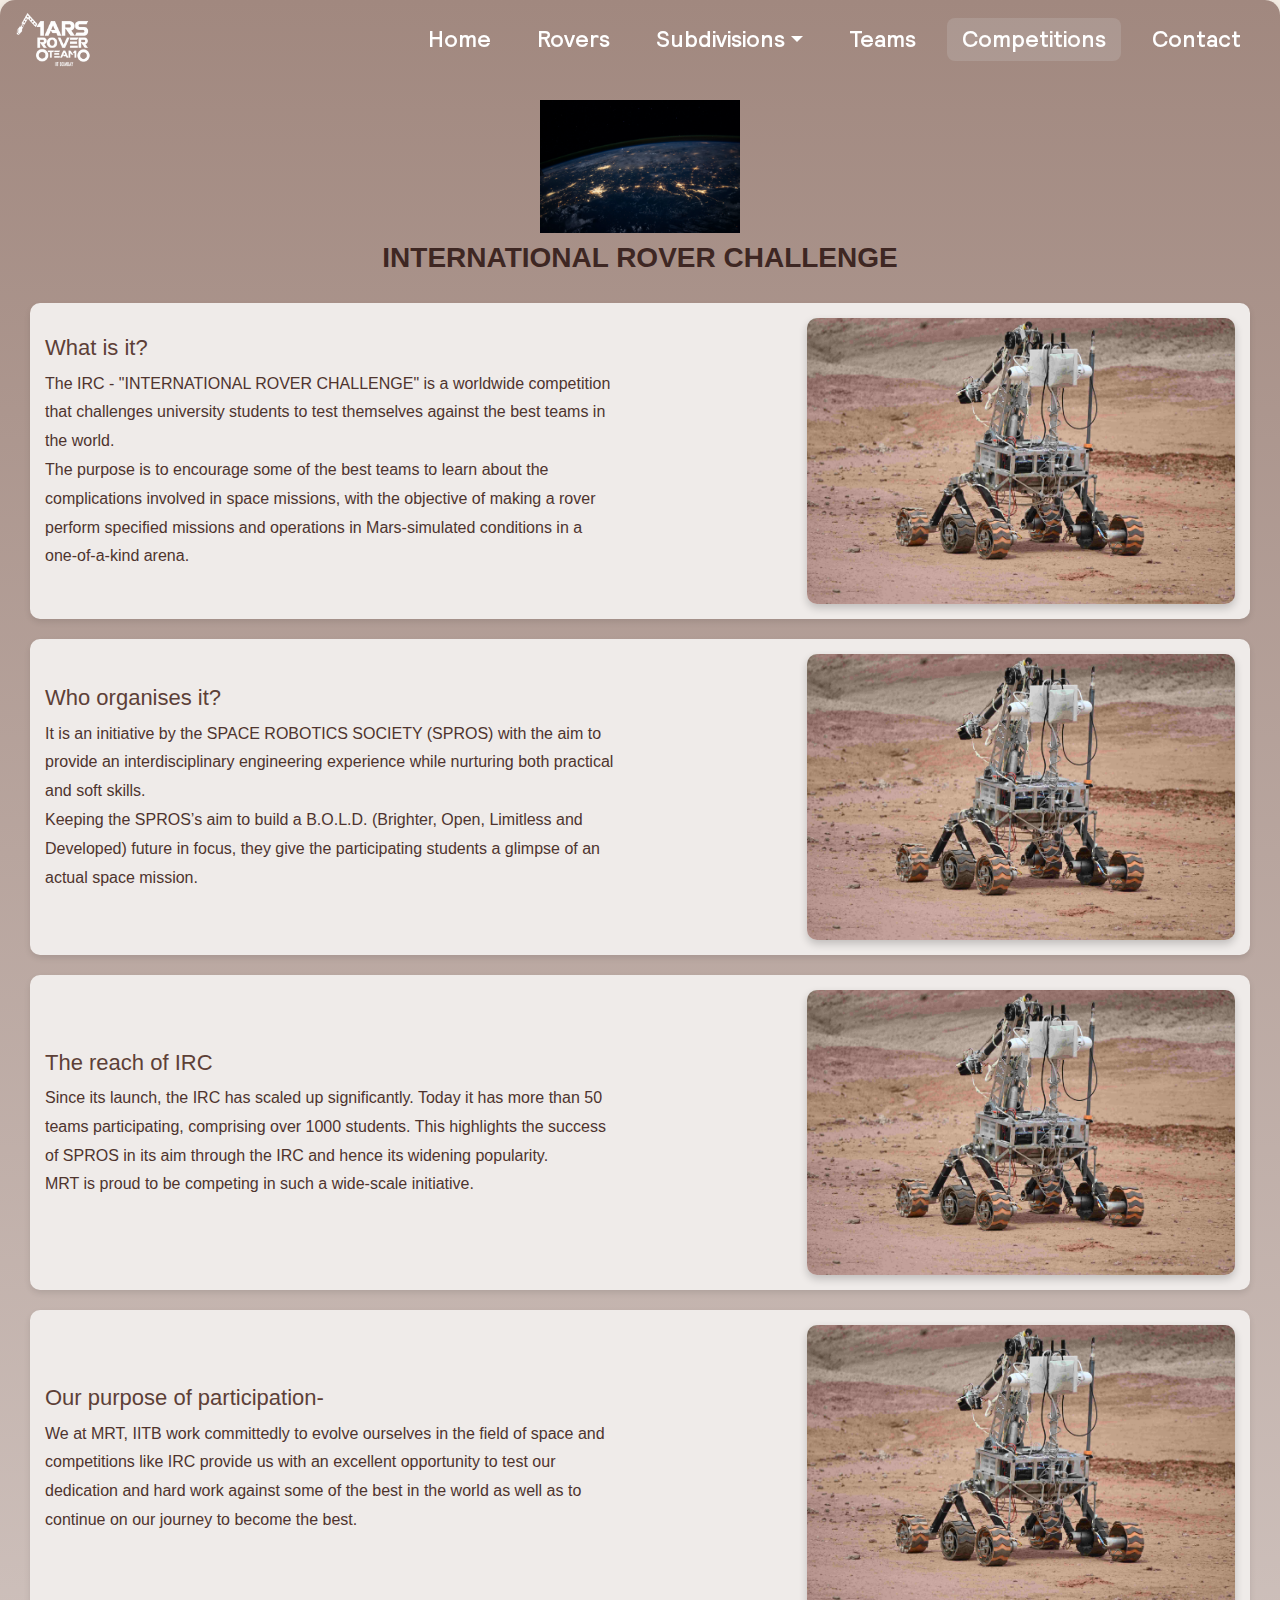
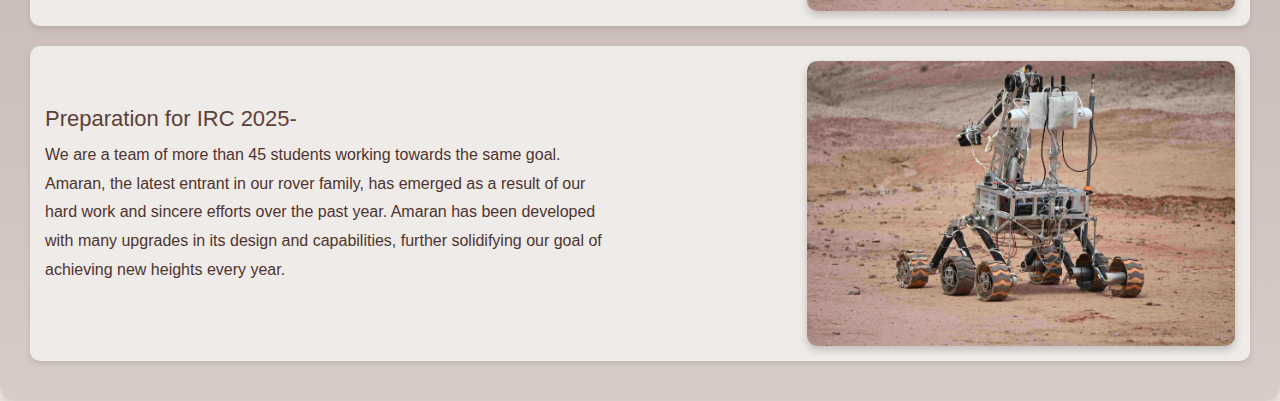
==== commit f7748350: "IRC update" ====
--- a/compIntrover.html
+++ b/compIntrover.html
@@ -45,8 +45,8 @@
         }
 
         .logo img {
-            width: 120px !important;
-            margin-bottom: 20px !important;
+            width: 200px !important;
+            margin-top: 80px !important;
         }
 
         .header {
@@ -69,7 +69,7 @@
         }
 
         .sections img {
-            max-width: 48% !important;
+            max-width: 36% !important;
             height: auto !important;
             border-radius: 10px !important;
             box-shadow: 0 4px 8px rgba(0, 0, 0, 0.2) !important;
@@ -193,9 +193,22 @@
 
         <div class="sections">
             <div class="section-content">
-                <h2>Preparation for IRC 2025</h2>
-                <ul>
-                    <li>We are a team of more than 45 students working towards the same goal. Amaran, the latest entrant in our rover family, has emerged as a result of our hard work and sincere efforts over the past year. Amaran has been developed with many upgrades in its design and capabilities, further solidifying our goal of achieving new heights every year.</li>
+                <h2>Our purpose of participation-
+                </h2>
+                <ul>
+                    <li>We at MRT, IITB work committedly to evolve ourselves in the field of space and competitions like IRC provide us with an excellent opportunity to test our dedication and hard work against some of the best in the world as well as to continue on our journey to become the best.</li>
+                </ul>
+            </div>
+            <img src="background1-fotor-2024030355421.jpeg" alt="Preparation for IRC 2025">
+        </div>
+        
+        <div class="sections">
+            <div class="section-content">
+                <h2>Preparation for IRC 2025-
+                </h2>
+                <ul>
+                    <li>We are a team of more than 45 students working towards the same goal. Amaran, the latest entrant in our rover family, has emerged as a result of our hard work and sincere efforts over the past year. Amaran has been developed with many upgrades in its design and capabilities, further solidifying our goal of achieving new heights every year.
+                    </li>
                 </ul>
             </div>
             <img src="background1-fotor-2024030355421.jpeg" alt="Preparation for IRC 2025">
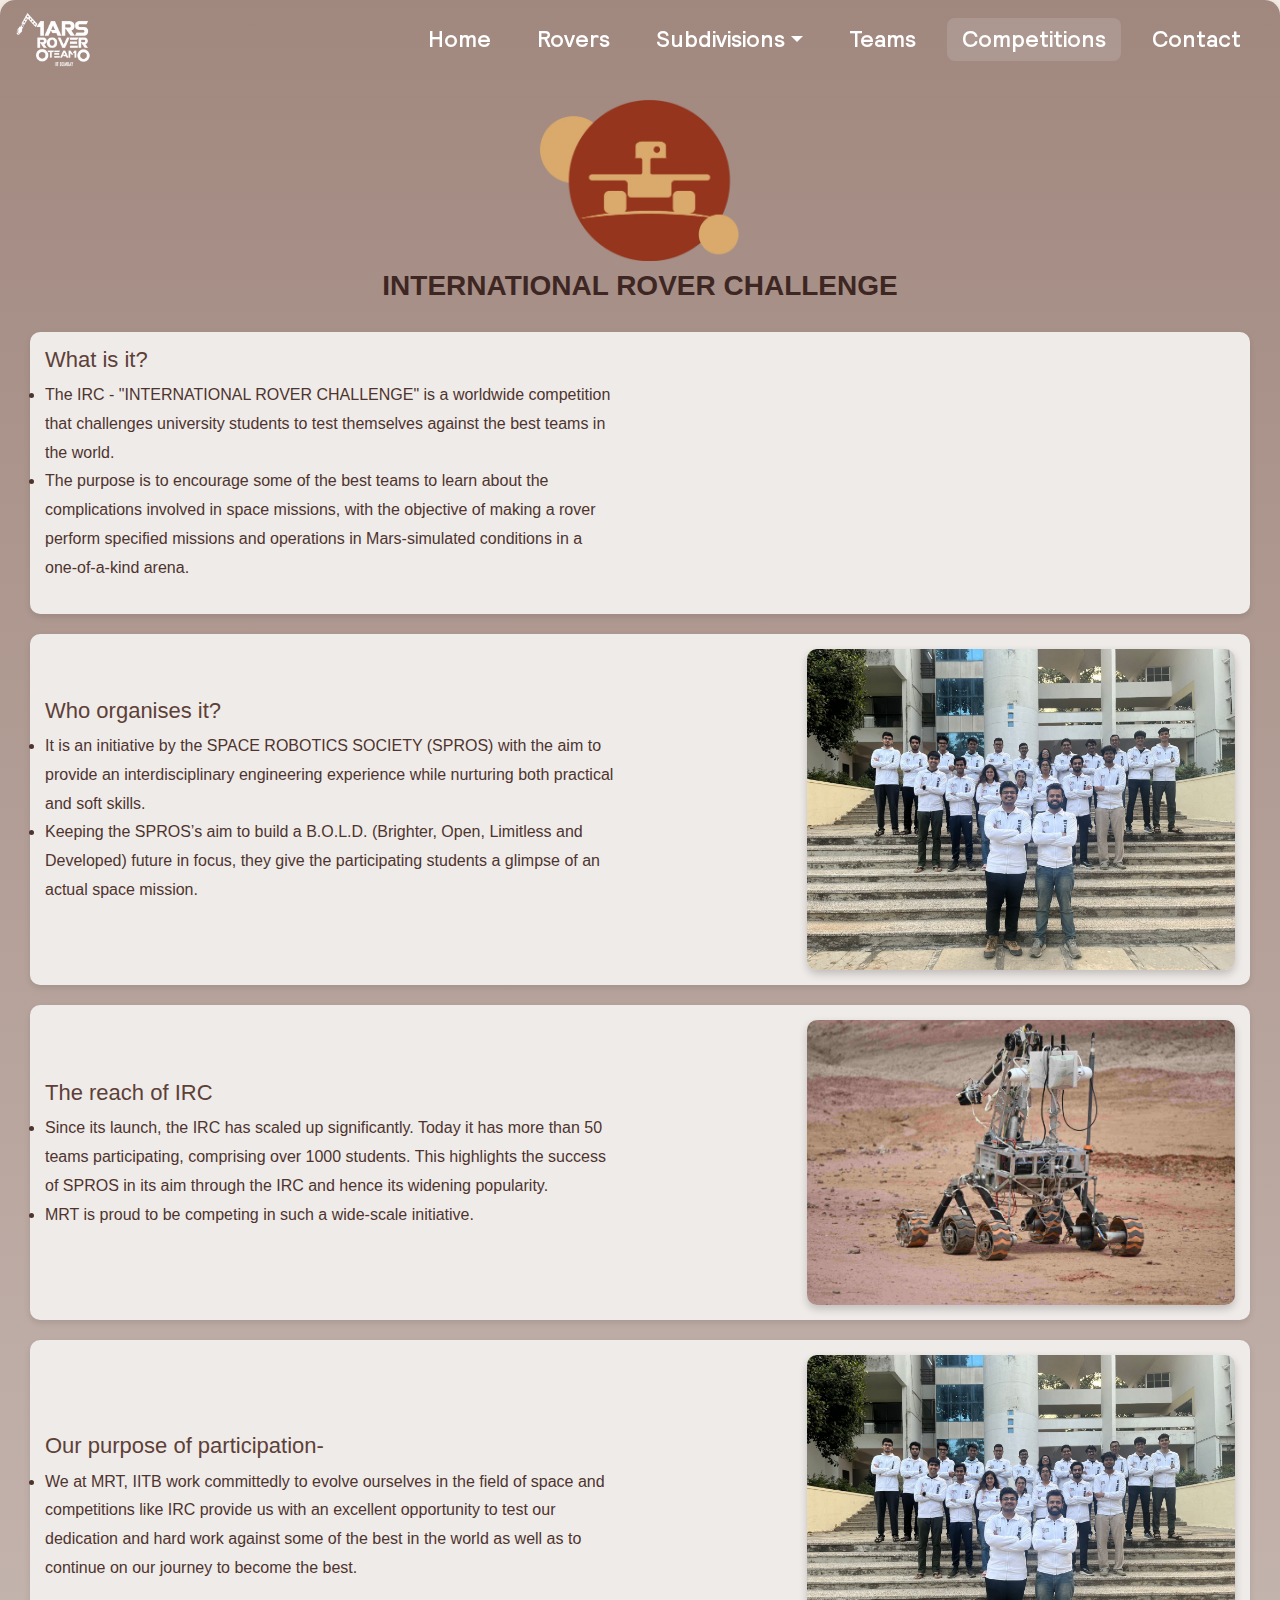
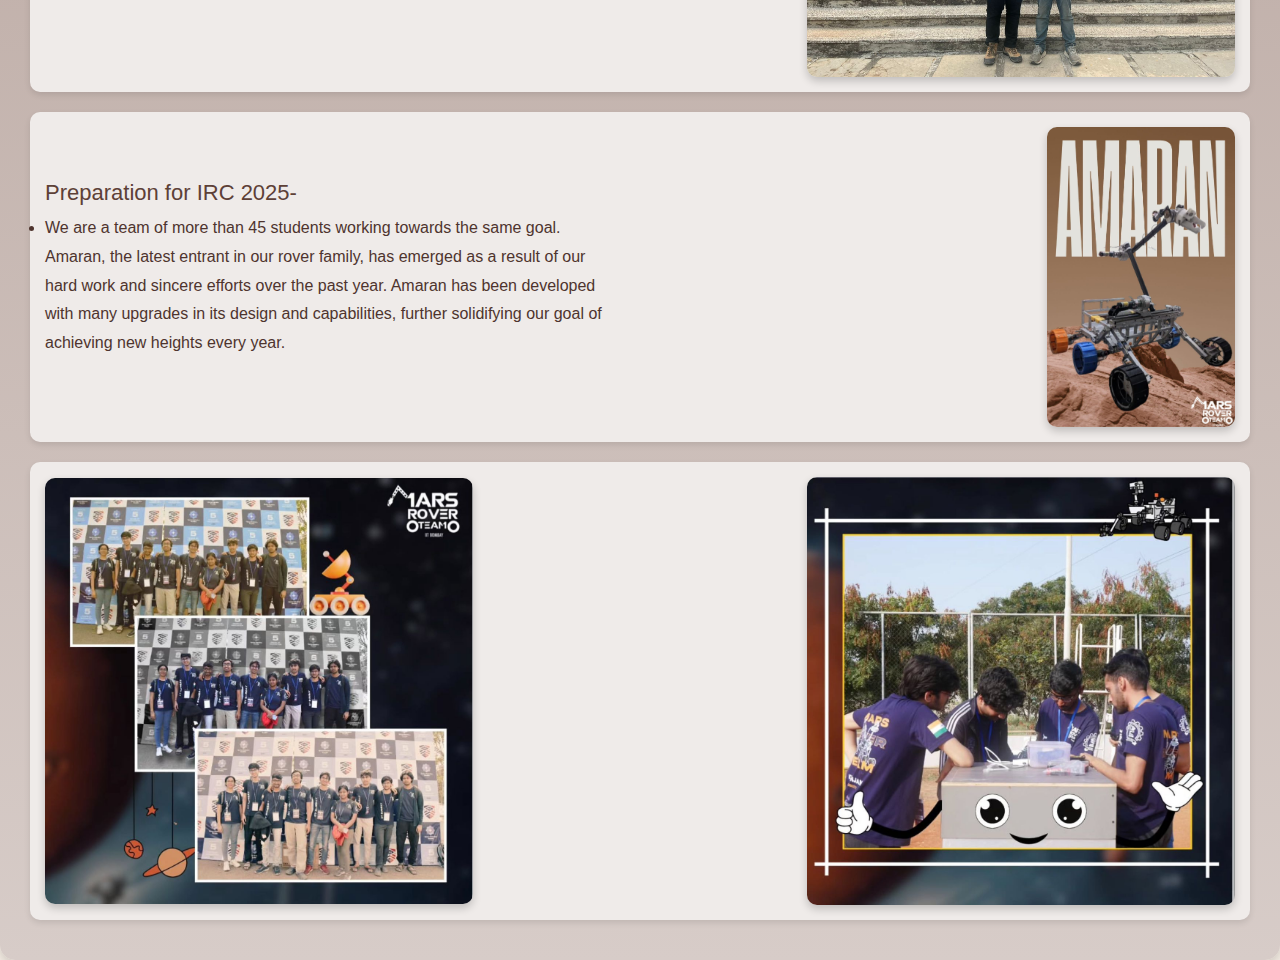
==== commit 50fff11d: "irc page update" ====
--- a/compIntrover.html
+++ b/compIntrover.html
@@ -70,7 +70,13 @@
 
         .sections img {
             max-width: 36% !important;
-            height: auto !important;
+            height: auto;
+            border-radius: 10px !important;
+            box-shadow: 0 4px 8px rgba(0, 0, 0, 0.2) !important;
+        }
+        .amaran{
+            max-width: 36% !important;
+            height: 300px !important;
             border-radius: 10px !important;
             box-shadow: 0 4px 8px rgba(0, 0, 0, 0.2) !important;
         }
@@ -86,7 +92,6 @@
         }
 
         ul {
-            list-style: none !important;
             padding: 0 !important;
         }
 
@@ -96,6 +101,7 @@
             background-color: #d7ccc8 !important;
             border-radius: 8px !important;
             box-shadow: 0 2px 5px rgba(0, 0, 0, 0.1) !important;
+            padding-right: 5px;
         }
 
         @media (max-width: 768px) {
@@ -154,7 +160,7 @@
 
     <div class="container">
         <div class="logo">
-            <img src="./src/img/bg1.jpg" alt="Logo">
+            <img src="./src/images/compi/IRCLogo.png" alt="Logo">
         </div>
         <div class="header">INTERNATIONAL ROVER CHALLENGE</div>
 
@@ -166,7 +172,7 @@
                     <li>The purpose is to encourage some of the best teams to learn about the complications involved in space missions, with the objective of making a rover perform specified missions and operations in Mars-simulated conditions in a one-of-a-kind arena.</li>
                 </ul>
             </div>
-            <img src="background1-fotor-2024030355421.jpeg" alt="What is it">
+            
         </div>
 
         <div class="sections">
@@ -177,7 +183,7 @@
                     <li>Keeping the SPROS’s aim to build a B.O.L.D. (Brighter, Open, Limitless and Developed) future in focus, they give the participating students a glimpse of an actual space mission.</li>
                 </ul>
             </div>
-            <img src="background1-fotor-2024030355421.jpeg" alt="Who organises it">
+            <img src="irc1.png" alt="Who organises it">
         </div>
 
         <div class="sections">
@@ -199,7 +205,7 @@
                     <li>We at MRT, IITB work committedly to evolve ourselves in the field of space and competitions like IRC provide us with an excellent opportunity to test our dedication and hard work against some of the best in the world as well as to continue on our journey to become the best.</li>
                 </ul>
             </div>
-            <img src="background1-fotor-2024030355421.jpeg" alt="Preparation for IRC 2025">
+            <img src="irc1.png" alt="Preparation for IRC 2025">
         </div>
         
         <div class="sections">
@@ -211,7 +217,11 @@
                     </li>
                 </ul>
             </div>
-            <img src="background1-fotor-2024030355421.jpeg" alt="Preparation for IRC 2025">
+            <img src="amaran.png" class="amaran" alt="Preparation for IRC 2025">
+        </div>
+        <div class="sections">
+            <img src="irc2.png" alt="Preparation for IRC 2025"><br>
+            <img src="irc3.png" alt="Preparation for IRC 2025">
         </div>
     </div>
 
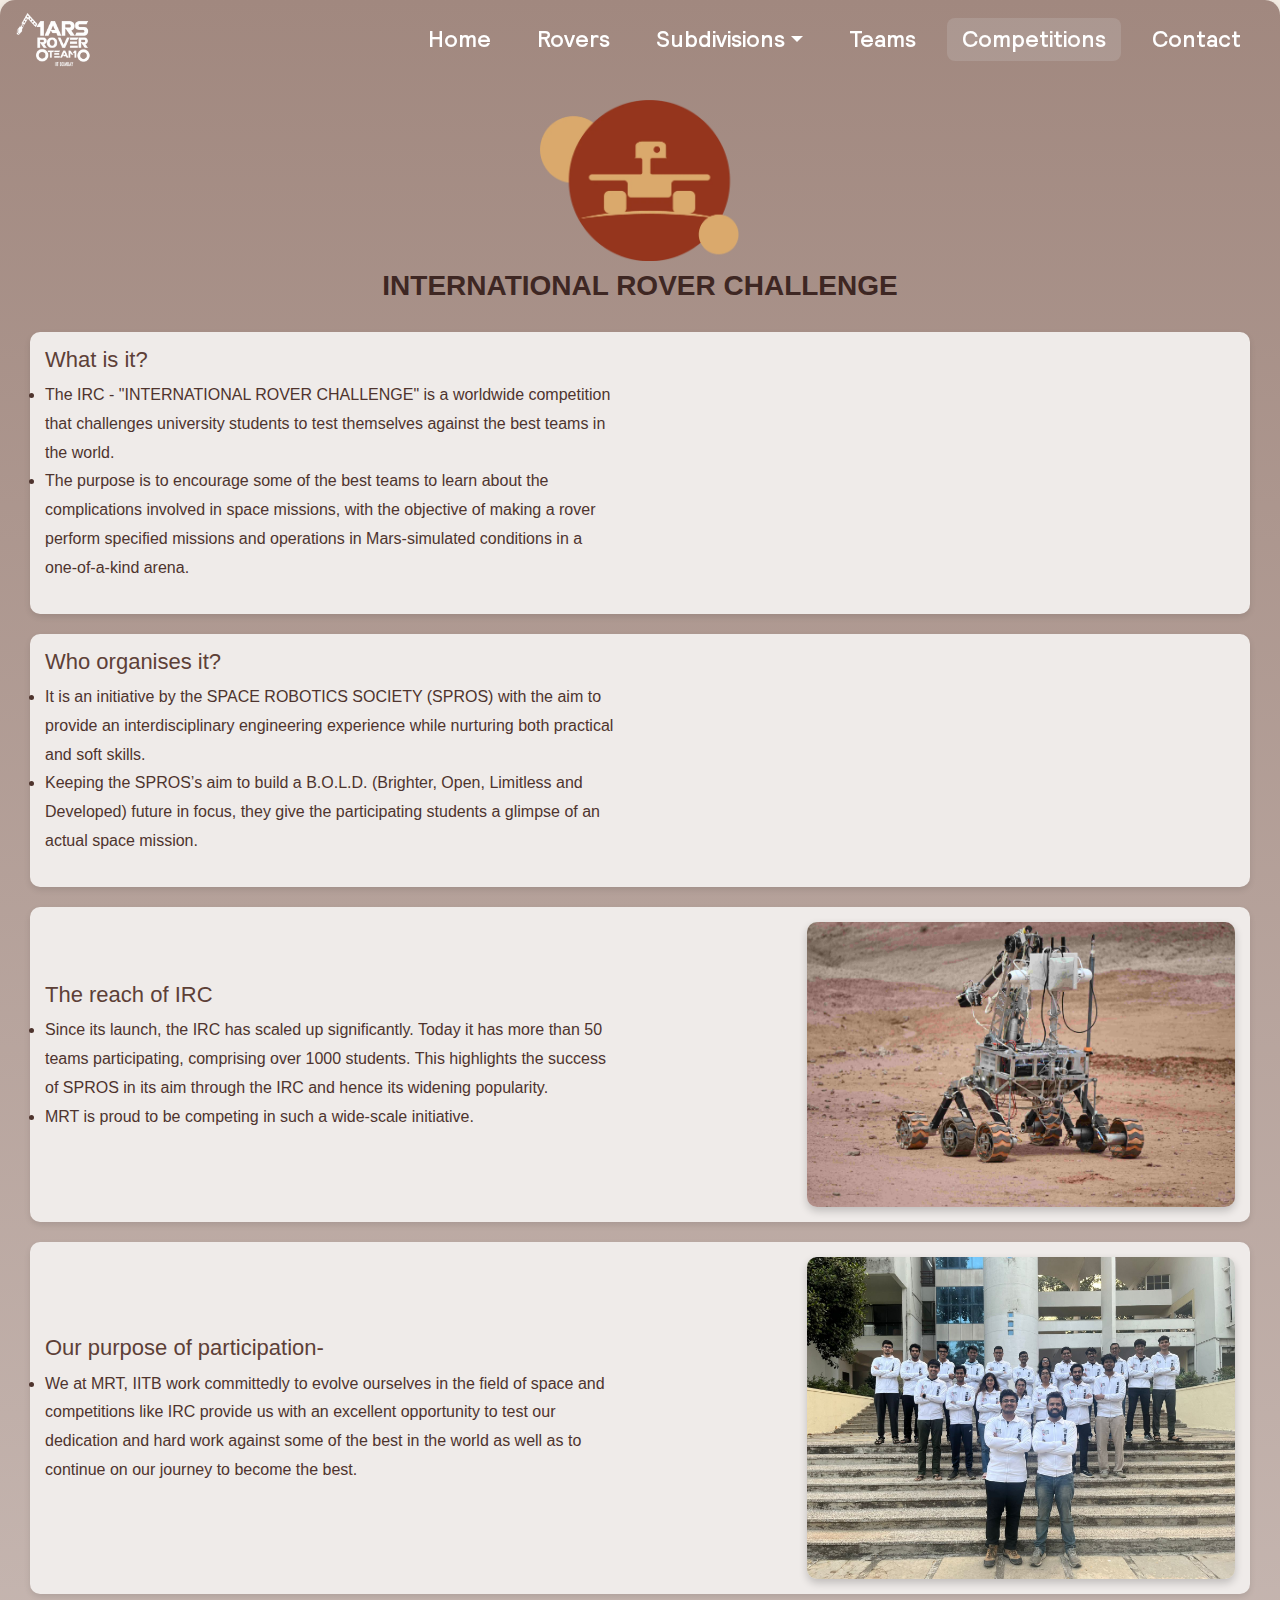
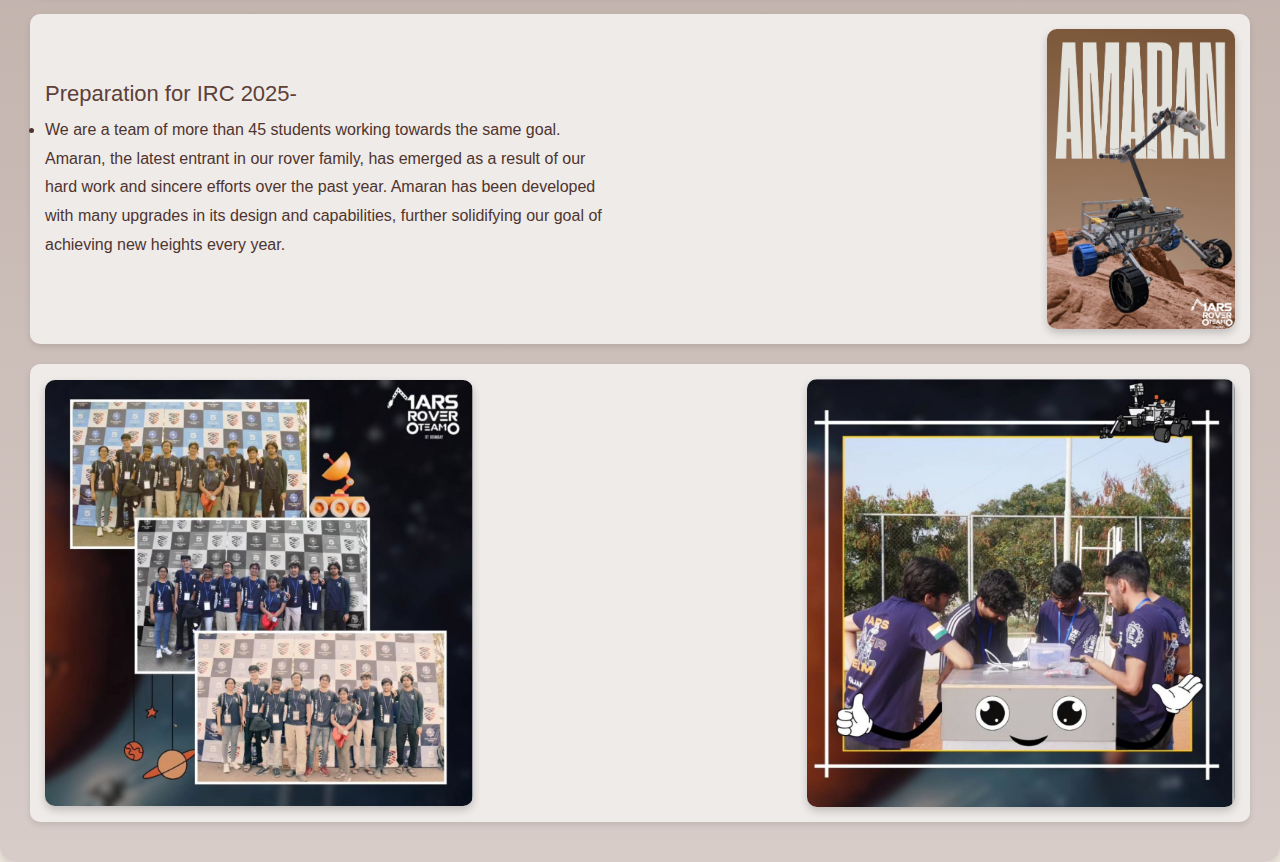
==== commit d8f58d98: "irc update" ====
--- a/compIntrover.html
+++ b/compIntrover.html
@@ -183,7 +183,6 @@
                     <li>Keeping the SPROS’s aim to build a B.O.L.D. (Brighter, Open, Limitless and Developed) future in focus, they give the participating students a glimpse of an actual space mission.</li>
                 </ul>
             </div>
-            <img src="irc1.png" alt="Who organises it">
         </div>
 
         <div class="sections">
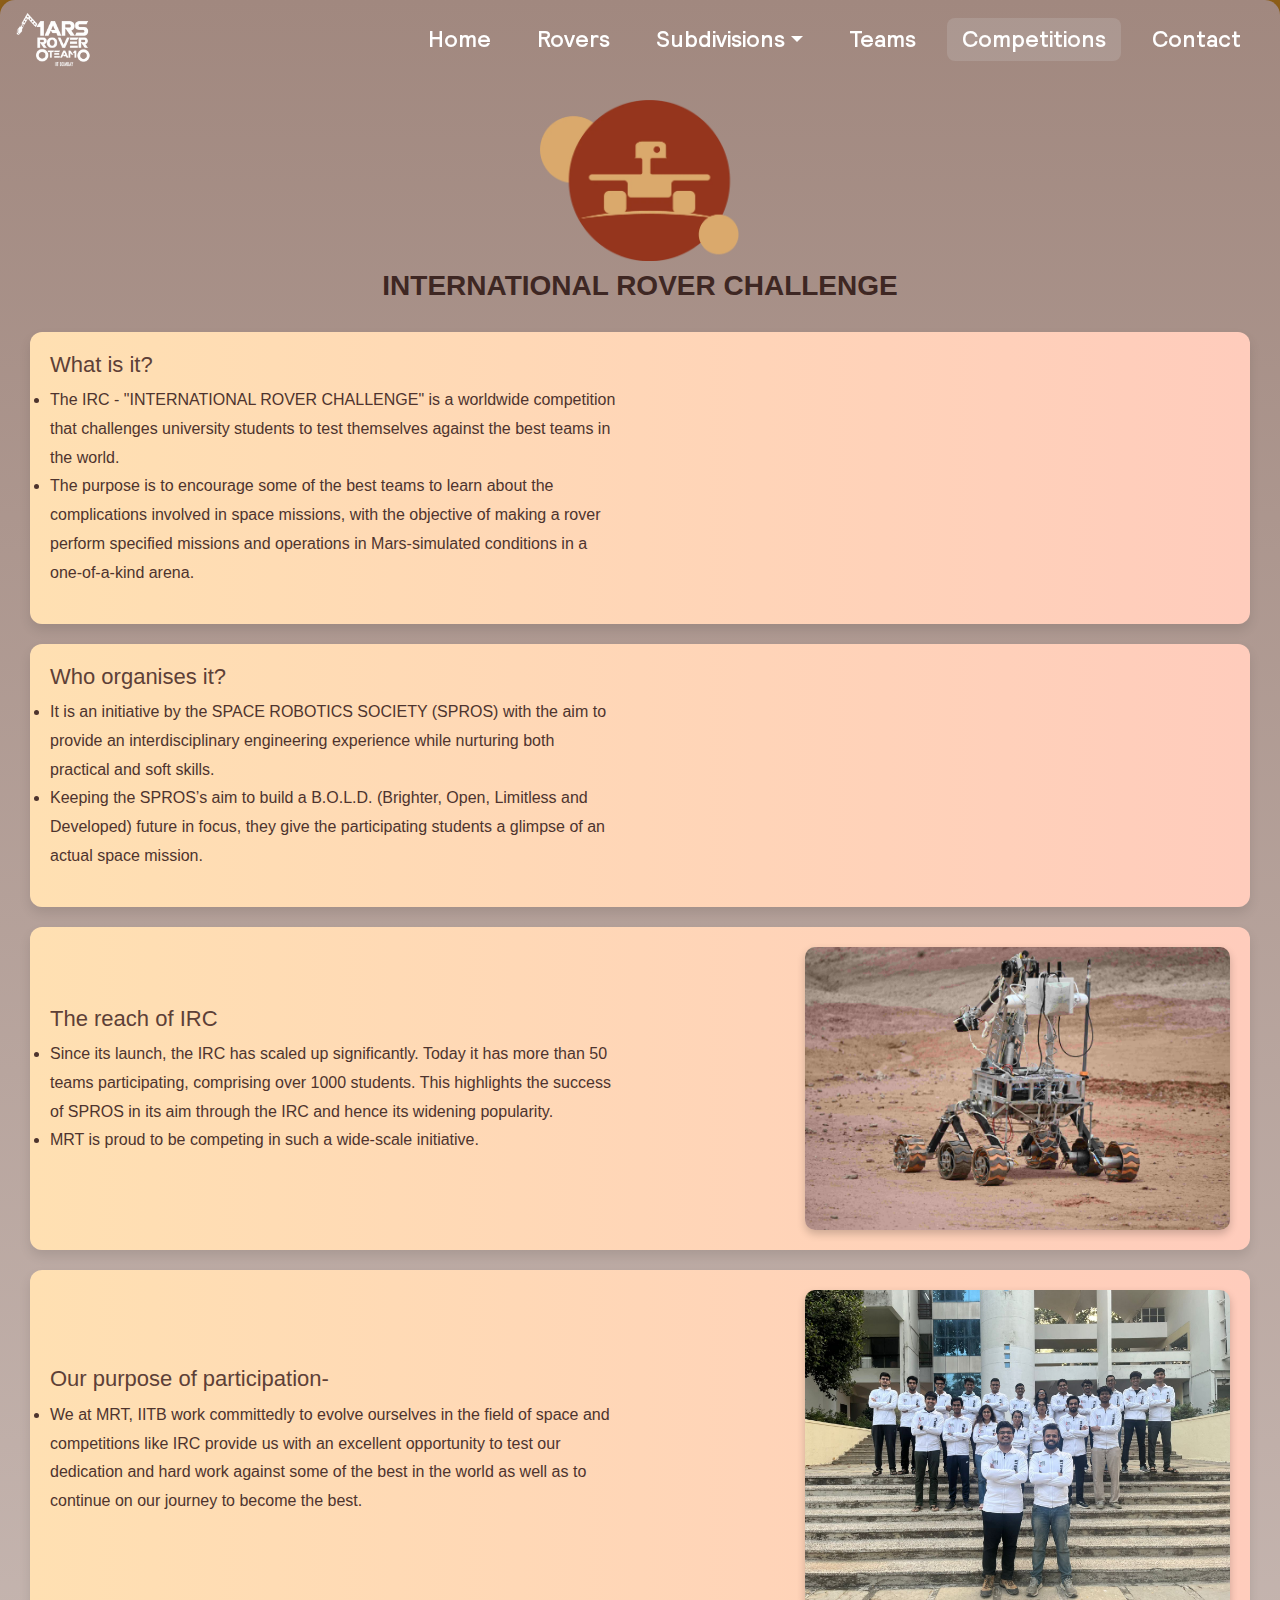
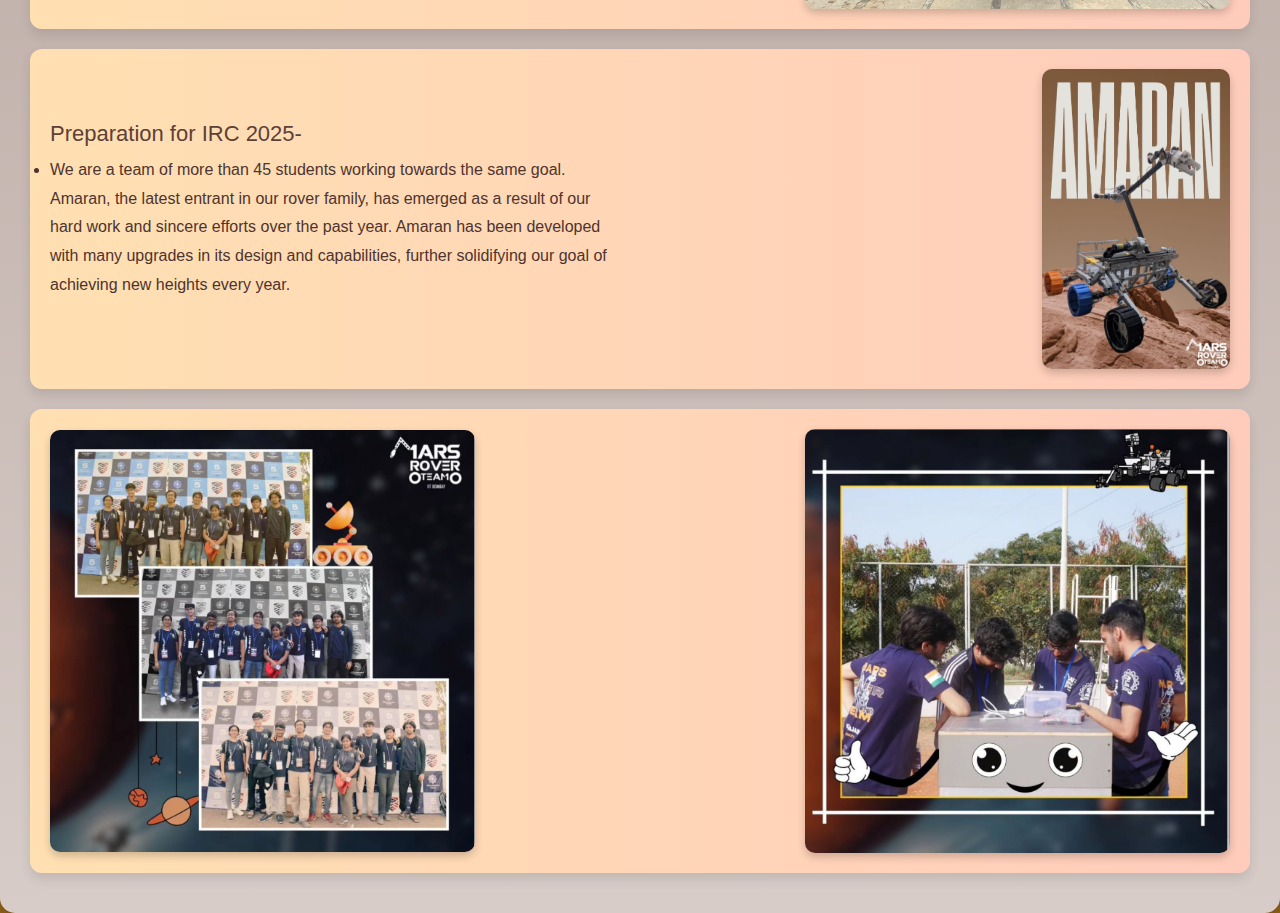
==== commit 4136659a: "IRC final update" ====
--- a/compIntrover.html
+++ b/compIntrover.html
@@ -1,237 +1,330 @@
 <!DOCTYPE html>
 <html lang="en">
-
-<head>
-    <meta charset="UTF-8">
-    <meta http-equiv="X-UA-Compatible" content="IE=edge">
-    <meta name="viewport" content="width=device-width, initial-scale=1.0">
+  <head>
+    <meta charset="UTF-8" />
+    <meta http-equiv="X-UA-Compatible" content="IE=edge" />
+    <meta name="viewport" content="width=device-width, initial-scale=1.0" />
     <title>MRT-IITB</title>
-    <link rel="icon" type="image/x-icon" href="./src/img/logo_mrt.png">
-    <link rel="stylesheet" href="./src/css/other/font-awesome.min.css">
-    <link rel="stylesheet" href="./src/css/other/bootstrap.min.css">
-    <link rel="stylesheet" href="./src/css/other/aos.css">
-    <link rel="stylesheet" href="src/css/home.css">
-    <link href="https://maxcdn.bootstrapcdn.com/font-awesome/4.7.0/css/font-awesome.min.css" rel="stylesheet" integrity="sha384-wvfXpqpZZVQGK6TAh5PVlGOfQNHSoD2xbE+QkPxCAFlNEevoEH3Sl0sibVcOQVnN" crossorigin="anonymous">
-    <link rel="stylesheet" href="https://stackpath.bootstrapcdn.com/bootstrap/4.5.2/css/bootstrap.min.css">
+    <link rel="icon" type="image/x-icon" href="./src/img/logo_mrt.png" />
+    <link rel="stylesheet" href="./src/css/other/font-awesome.min.css" />
+    <link rel="stylesheet" href="./src/css/other/bootstrap.min.css" />
+    <link rel="stylesheet" href="./src/css/other/aos.css" />
+    <link rel="stylesheet" href="src/css/home.css" />
+    <link
+      href="https://maxcdn.bootstrapcdn.com/font-awesome/4.7.0/css/font-awesome.min.css"
+      rel="stylesheet"
+      integrity="sha384-wvfXpqpZZVQGK6TAh5PVlGOfQNHSoD2xbE+QkPxCAFlNEevoEH3Sl0sibVcOQVnN"
+      crossorigin="anonymous"
+    />
+    <link
+      rel="stylesheet"
+      href="https://stackpath.bootstrapcdn.com/bootstrap/4.5.2/css/bootstrap.min.css"
+    />
     <script src="https://code.jquery.com/jquery-3.5.1.slim.min.js"></script>
     <script src="https://cdn.jsdelivr.net/npm/@popperjs/core@2.9.2/dist/umd/popper.min.js"></script>
     <script src="https://stackpath.bootstrapcdn.com/bootstrap/4.5.2/js/bootstrap.min.js"></script>
     <script src="./src/js/jquery.min.js"></script>
     <script src="./src/js/jquery-3.6.3.min.js"></script>
-    <link rel="preconnect" href="https://fonts.googleapis.com">
-    <link rel="preconnect" href="https://fonts.gstatic.com" crossorigin>
-    <link href="https://fonts.googleapis.com/css2?family=Anton&family=Montserrat:wght@100;300;400;800;900&family=Ubuntu:wght@300;400;700&display=swap" rel="stylesheet">
-    <link rel="stylesheet" href="src/css/styles.css">
-    <link rel="stylesheet" href="src/css/comp.css">
+    <link rel="preconnect" href="https://fonts.googleapis.com" />
+    <link rel="preconnect" href="https://fonts.gstatic.com" crossorigin />
+    <link
+      href="https://fonts.googleapis.com/css2?family=Anton&family=Montserrat:wght@100;300;400;800;900&family=Ubuntu:wght@300;400;700&display=swap"
+      rel="stylesheet"
+    />
+    <link rel="stylesheet" href="src/css/styles.css" />
+    <link rel="stylesheet" href="src/css/comp.css" />
     <style>
-        body {
-            font-family: 'Arial', sans-serif !important;
-            margin: 0 !important;
-            padding: 0 !important;
-            background-color: #f4ece3 !important;
-            color: #4e342e !important;
-            line-height: 1.8 !important;
+          body {
+              font-family: 'Arial', sans-serif !important;
+              margin: 0 !important;
+              padding: 0 !important;
+              background-color: #8e5f18 !important;
+              color: #4e342e !important;
+              line-height: 1.8 !important;
+          }
+
+          .container {
+              max-width: 100% !important;
+              padding: 20px !important;
+              margin: 0 auto !important;
+              text-align: center !important;
+              background: linear-gradient(to bottom, #a1887f, #d7ccc8) !important;
+              border-radius: 15px !important;
+              box-shadow: 0 4px 10px rgba(0, 0, 0, 0.15) !important;
+              overflow: hidden !important;
+          }
+
+          .logo img {
+              width: 200px !important;
+              margin-top: 80px !important;
+          }
+
+          .header {
+              font-size: 28px !important;
+              font-weight: bold !important;
+              margin-bottom: 20px !important;
+              color: #3e2723 !important;
+          }
+
+          .sections {
+          display: flex !important;
+          flex-wrap: wrap !important;
+          justify-content: space-between !important;
+          align-items: center !important;
+          margin: 20px 10px !important;
+          padding: 20px !important;
+          background: linear-gradient(to right, #ffe0b2, #ffccbc) !important;
+          border-radius: 12px !important;
+          box-shadow: 0 6px 12px rgba(0, 0, 0, 0.1) !important;
+          transition: transform 0.3s ease !important;
+      }
+
+      .sections:hover {
+          transform: translateY(-5px) !important;
+          box-shadow: 0 8px 16px rgba(0, 0, 0, 0.2) !important;
+      }
+
+          .sections img {
+              max-width: 36% !important;
+              height: auto;
+              border-radius: 10px !important;
+              box-shadow: 0 4px 8px rgba(0, 0, 0, 0.2) !important;
+          }
+          .amaran{
+              max-width: 36% !important;
+              height: 300px !important;
+              border-radius: 10px !important;
+              box-shadow: 0 4px 8px rgba(0, 0, 0, 0.2) !important;
+          }
+
+          .section-content {
+              max-width: 48% !important;
+              text-align: left !important;
+          }
+
+          .sections h2 {
+              font-size: 22px !important;
+              color: #5d4037 !important;
+          }
+
+          ul {
+              padding: 0 !important;
+          }
+
+          .section li {
+          margin: 10px 0 !important;
+          padding: 15px !important;
+          background-color: #fbe9e7 !important;
+          border: 1px solid #ffccbc !important;
+          border-radius: 8px !important;
+          box-shadow: 0 2px 8px rgba(0, 0, 0, 0.1) !important;
+          transition: all 0.3s ease !important;
+          color: #4e342e !important;
+          cursor: pointer;
+          font-weight: 500;
+      }
+
+      .section li:hover {
+          background-color: #ffab91 !important;
+          border-color: #ff7043 !important;
+          transform: scale(1.05) !important;
+          box-shadow: 0 4px 12px rgba(0, 0, 0, 0.2) !important;
         }
 
-        .container {
-            max-width: 100% !important;
-            padding: 20px !important;
-            margin: 0 auto !important;
-            text-align: center !important;
-            background: linear-gradient(to bottom, #a1887f, #d7ccc8) !important;
-            border-radius: 15px !important;
-            box-shadow: 0 4px 10px rgba(0, 0, 0, 0.15) !important;
-            overflow: hidden !important;
-        }
-
-        .logo img {
-            width: 200px !important;
-            margin-top: 80px !important;
-        }
-
-        .header {
-            font-size: 28px !important;
-            font-weight: bold !important;
-            margin-bottom: 20px !important;
-            color: #3e2723 !important;
-        }
-
-        .sections  {
-            display: flex !important;
-            flex-wrap: wrap !important;
-            justify-content: space-between !important;
-            align-items: center !important;
-            margin: 20px 10px !important;
-            padding: 15px !important;
-            background-color: #efebe9 !important;
-            border-radius: 10px !important;
-            box-shadow: 0 3px 6px rgba(0, 0, 0, 0.1) !important;
-        }
-
-        .sections img {
-            max-width: 36% !important;
-            height: auto;
-            border-radius: 10px !important;
-            box-shadow: 0 4px 8px rgba(0, 0, 0, 0.2) !important;
-        }
-        .amaran{
-            max-width: 36% !important;
-            height: 300px !important;
-            border-radius: 10px !important;
-            box-shadow: 0 4px 8px rgba(0, 0, 0, 0.2) !important;
-        }
-
-        .section-content {
-            max-width: 48% !important;
-            text-align: left !important;
-        }
-
-        .sections h2 {
-            font-size: 22px !important;
-            color: #5d4037 !important;
-        }
-
-        ul {
-            padding: 0 !important;
-        }
-
-        .section li {
-            margin: 10px 0 !important;
-            padding: 10px !important;
-            background-color: #d7ccc8 !important;
-            border-radius: 8px !important;
-            box-shadow: 0 2px 5px rgba(0, 0, 0, 0.1) !important;
-            padding-right: 5px;
-        }
-
-        @media (max-width: 768px) {
-            .sections {
-                flex-direction: column !important;
-            }
-
-            .sections img,
-            .section-content {
-                max-width: 100% !important;
-            }
-        }
+          @media (max-width: 768px) {
+              .sections {
+                  flex-direction: column !important;
+              }
+
+              .sections img,
+              .section-content {
+                  max-width: 100% !important;
+              }
+          }
     </style>
-</head>
-
-<body>
+  </head>
+
+  <body>
     <nav id="transparent-navbar" class="navbar navbar-expand-lg red-hat-font">
-        <a class="navbar-brand" href="index.html">
-            <img src="./src/img/logo_mrt.png" width="75px">
-        </a>
-        <button class="navbar-toggler" type="button" data-toggle="collapse" data-target="#navbarSupportedContent"
-            aria-controls="navbarSupportedContent" aria-expanded="false" aria-label="Toggle navigation">
-            <div class="hamburger-animated"><span></span><span></span><span></span></div>
-        </button>
-
-        <div class="collapse navbar-collapse" id="navbarSupportedContent">
-            <ul class="navbar-nav mr-auto"></ul>
-            <ul class="navbar-nav">
-                <li class="nav-item">
-                    <a class="nav-link" href="./index.html">Home</a>
-                </li>
-                <li class="nav-item">
-                    <a class="nav-link" href="./rovers.html">Rovers</a>
-                </li>
-                <li class="nav-item dropdown">
-                    <a class="nav-link dropdown-toggle" role="button" data-bs-toggle="dropdown" href="#">Subdivisions</a>
-                    <ul class="dropdown-menu">
-                        <li><a class="dropdown-item" href="./subdivisions/mech.html">Mechanical</a></li>
-                        <li><a class="dropdown-item" href="./subdivisions/elec.html">Electronics & Software</a></li>
-                        <li><a class="dropdown-item" href="./subdivisions/bio.html">Bioscience</a></li>
-                        <li><a class="dropdown-item" href="./subdivisions/mdm.html">Design and Logistics</a></li>
-                    </ul>
-                </li>
-                <li class="nav-item">
-                    <a class="nav-link" href="team2023.html">Teams</a>
-                </li>
-                <li class="nav-item">
-                    <a class="nav-link active" href="./comp.html">Competitions</a>
-                </li>
-                <li class="nav-item">
-                    <a class="nav-link" href="./contact-us.html">Contact</a>
-                </li>
+      <a class="navbar-brand" href="index.html">
+        <img src="./src/img/logo_mrt.png" width="75px" />
+      </a>
+      <button
+        class="navbar-toggler"
+        type="button"
+        data-toggle="collapse"
+        data-target="#navbarSupportedContent"
+        aria-controls="navbarSupportedContent"
+        aria-expanded="false"
+        aria-label="Toggle navigation"
+      >
+        <div class="hamburger-animated">
+          <span></span><span></span><span></span>
+        </div>
+      </button>
+
+      <div class="collapse navbar-collapse" id="navbarSupportedContent">
+        <ul class="navbar-nav mr-auto"></ul>
+        <ul class="navbar-nav">
+          <li class="nav-item">
+            <a class="nav-link" href="./index.html">Home</a>
+          </li>
+          <li class="nav-item">
+            <a class="nav-link" href="./rovers.html">Rovers</a>
+          </li>
+          <li class="nav-item dropdown">
+            <a
+              class="nav-link dropdown-toggle"
+              role="button"
+              data-bs-toggle="dropdown"
+              href="#"
+              >Subdivisions</a
+            >
+            <ul class="dropdown-menu">
+              <li>
+                <a class="dropdown-item" href="./subdivisions/mech.html"
+                  >Mechanical</a
+                >
+              </li>
+              <li>
+                <a class="dropdown-item" href="./subdivisions/elec.html"
+                  >Electronics & Software</a
+                >
+              </li>
+              <li>
+                <a class="dropdown-item" href="./subdivisions/bio.html"
+                  >Bioscience</a
+                >
+              </li>
+              <li>
+                <a class="dropdown-item" href="./subdivisions/mdm.html"
+                  >Design and Logistics</a
+                >
+              </li>
             </ul>
-        </div>
+          </li>
+          <li class="nav-item">
+            <a class="nav-link" href="team2023.html">Teams</a>
+          </li>
+          <li class="nav-item">
+            <a class="nav-link active" href="./comp.html">Competitions</a>
+          </li>
+          <li class="nav-item">
+            <a class="nav-link" href="./contact-us.html">Contact</a>
+          </li>
+        </ul>
+      </div>
     </nav>
 
     <div class="container">
-        <div class="logo">
-            <img src="./src/images/compi/IRCLogo.png" alt="Logo">
-        </div>
-        <div class="header">INTERNATIONAL ROVER CHALLENGE</div>
-
-        <div class="sections">
-            <div class="section-content">
-                <h2>What is it?</h2>
-                <ul>
-                    <li>The IRC - "INTERNATIONAL ROVER CHALLENGE" is a worldwide competition that challenges university students to test themselves against the best teams in the world.</li>
-                    <li>The purpose is to encourage some of the best teams to learn about the complications involved in space missions, with the objective of making a rover perform specified missions and operations in Mars-simulated conditions in a one-of-a-kind arena.</li>
-                </ul>
-            </div>
-            
-        </div>
-
-        <div class="sections">
-            <div class="section-content">
-                <h2>Who organises it?</h2>
-                <ul>
-                    <li>It is an initiative by the SPACE ROBOTICS SOCIETY (SPROS) with the aim to provide an interdisciplinary engineering experience while nurturing both practical and soft skills.</li>
-                    <li>Keeping the SPROS’s aim to build a B.O.L.D. (Brighter, Open, Limitless and Developed) future in focus, they give the participating students a glimpse of an actual space mission.</li>
-                </ul>
-            </div>
-        </div>
-
-        <div class="sections">
-            <div class="section-content">
-                <h2>The reach of IRC</h2>
-                <ul>
-                    <li>Since its launch, the IRC has scaled up significantly. Today it has more than 50 teams participating, comprising over 1000 students. This highlights the success of SPROS in its aim through the IRC and hence its widening popularity.</li>
-                    <li>MRT is proud to be competing in such a wide-scale initiative.</li>
-                </ul>
-            </div>
-            <img src="background1-fotor-2024030355421.jpeg" alt="The reach of IRC">
-        </div>
-
-        <div class="sections">
-            <div class="section-content">
-                <h2>Our purpose of participation-
-                </h2>
-                <ul>
-                    <li>We at MRT, IITB work committedly to evolve ourselves in the field of space and competitions like IRC provide us with an excellent opportunity to test our dedication and hard work against some of the best in the world as well as to continue on our journey to become the best.</li>
-                </ul>
-            </div>
-            <img src="irc1.png" alt="Preparation for IRC 2025">
-        </div>
-        
-        <div class="sections">
-            <div class="section-content">
-                <h2>Preparation for IRC 2025-
-                </h2>
-                <ul>
-                    <li>We are a team of more than 45 students working towards the same goal. Amaran, the latest entrant in our rover family, has emerged as a result of our hard work and sincere efforts over the past year. Amaran has been developed with many upgrades in its design and capabilities, further solidifying our goal of achieving new heights every year.
-                    </li>
-                </ul>
-            </div>
-            <img src="amaran.png" class="amaran" alt="Preparation for IRC 2025">
-        </div>
-        <div class="sections">
-            <img src="irc2.png" alt="Preparation for IRC 2025"><br>
-            <img src="irc3.png" alt="Preparation for IRC 2025">
-        </div>
+      <div class="logo">
+        <img src="./src/images/compi/IRCLogo.png" alt="Logo" />
+      </div>
+      <div class="header">INTERNATIONAL ROVER CHALLENGE</div>
+
+      <div class="sections">
+        <div class="section-content">
+          <h2>What is it?</h2>
+          <ul>
+            <li>
+              The IRC - "INTERNATIONAL ROVER CHALLENGE" is a worldwide
+              competition that challenges university students to test themselves
+              against the best teams in the world.
+            </li>
+            <li>
+              The purpose is to encourage some of the best teams to learn about
+              the complications involved in space missions, with the objective
+              of making a rover perform specified missions and operations in
+              Mars-simulated conditions in a one-of-a-kind arena.
+            </li>
+          </ul>
+        </div>
+      </div>
+
+      <div class="sections">
+        <div class="section-content">
+          <h2>Who organises it?</h2>
+          <ul>
+            <li>
+              It is an initiative by the SPACE ROBOTICS SOCIETY (SPROS) with the
+              aim to provide an interdisciplinary engineering experience while
+              nurturing both practical and soft skills.
+            </li>
+            <li>
+              Keeping the SPROS’s aim to build a B.O.L.D. (Brighter, Open,
+              Limitless and Developed) future in focus, they give the
+              participating students a glimpse of an actual space mission.
+            </li>
+          </ul>
+        </div>
+      </div>
+
+      <div class="sections">
+        <div class="section-content">
+          <h2>The reach of IRC</h2>
+          <ul>
+            <li>
+              Since its launch, the IRC has scaled up significantly. Today it
+              has more than 50 teams participating, comprising over 1000
+              students. This highlights the success of SPROS in its aim through
+              the IRC and hence its widening popularity.
+            </li>
+            <li>
+              MRT is proud to be competing in such a wide-scale initiative.
+            </li>
+          </ul>
+        </div>
+        <img
+          src="background1-fotor-2024030355421.jpeg"
+          alt="The reach of IRC"
+        />
+      </div>
+
+      <div class="sections">
+        <div class="section-content">
+          <h2>Our purpose of participation-</h2>
+          <ul>
+            <li>
+              We at MRT, IITB work committedly to evolve ourselves in the field
+              of space and competitions like IRC provide us with an excellent
+              opportunity to test our dedication and hard work against some of
+              the best in the world as well as to continue on our journey to
+              become the best.
+            </li>
+          </ul>
+        </div>
+        <img src="irc1.png" alt="Preparation for IRC 2025" />
+      </div>
+
+      <div class="sections">
+        <div class="section-content">
+          <h2>Preparation for IRC 2025-</h2>
+          <ul>
+            <li>
+              We are a team of more than 45 students working towards the same
+              goal. Amaran, the latest entrant in our rover family, has emerged
+              as a result of our hard work and sincere efforts over the past
+              year. Amaran has been developed with many upgrades in its design
+              and capabilities, further solidifying our goal of achieving new
+              heights every year.
+            </li>
+          </ul>
+        </div>
+        <img src="amaran.png" class="amaran" alt="Preparation for IRC 2025" />
+      </div>
+      <div class="sections">
+        <img src="irc2.png" alt="Preparation for IRC 2025" /><br />
+        <img src="irc3.png" alt="Preparation for IRC 2025" />
+      </div>
     </div>
 
     <script src="./src/js/script.js"></script>
     <script>
-        AOS.init({
-            disable: false,
-            offset: 80,
-            duration: 1000,
-        });
+      AOS.init({
+        disable: false,
+        offset: 80,
+        duration: 1000,
+      });
     </script>
-</body>
-
+  </body>
 </html>
